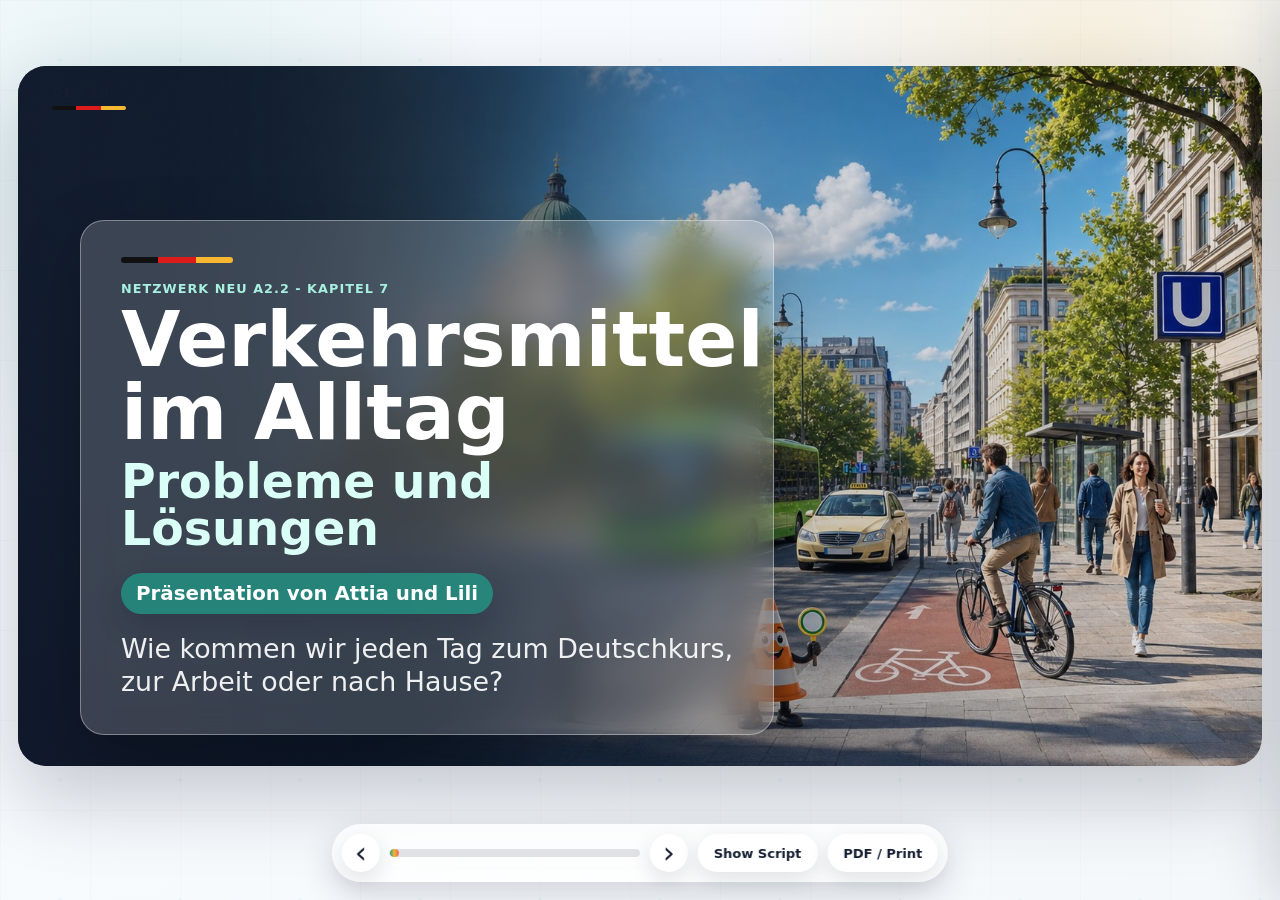
==== index.html @ bf639b05 "Publish German A2.2 transport presentation" ====
<!doctype html>
<html lang="de">
<head>
  <meta charset="utf-8">
  <meta name="viewport" content="width=device-width, initial-scale=1">
  <title>Verkehrsmittel im Alltag - Probleme und Loesungen</title>
  <link rel="stylesheet" href="style.css">
</head>
<body>
  <div class="deck-shell">
    <header class="deck-controls" aria-label="Praesentationssteuerung">
      <button class="nav-button" id="prevBtn" type="button" aria-label="Zurueck">‹</button>
      <div class="progress-wrap" aria-hidden="true">
        <div class="progress-bar" id="progressBar"></div>
      </div>
      <button class="nav-button" id="nextBtn" type="button" aria-label="Weiter">›</button>
      <button class="script-toggle" id="scriptToggle" type="button" aria-expanded="false">Show Script</button>
      <button class="print-button" id="printBtn" type="button">PDF / Print</button>
    </header>

    <main class="presentation" id="presentation">
      <section class="slide title-slide active" data-section="Titel" data-steps="0" aria-label="Folie 1">
        <div class="topbar">
          <span>01 / 12</span>
          <span>Titel</span>
        </div>
        <!-- Image prompt:
        A cheerful modern European city street with bus, metro sign, bicycle lane, taxi, walking people, sunny morning, clean educational style, bright colors, professional presentation background, no text, 16:9. Suggested file: assets/images/slide01-city-transport.jpg
        -->
        <div class="hero-scene image-card" data-image-ref="assets/images/slide01-city-transport.jpg">
          <svg viewBox="0 0 1200 675" role="img" aria-label="Moderne Stadt mit Bus, Taxi, Fahrrad und Fussgaengern">
            <defs>
              <linearGradient id="skyHero" x1="0" x2="0" y1="0" y2="1">
                <stop offset="0" stop-color="#bfe6ff"/>
                <stop offset="1" stop-color="#f8fbff"/>
              </linearGradient>
              <linearGradient id="roadHero" x1="0" x2="1" y1="0" y2="0">
                <stop offset="0" stop-color="#48546a"/>
                <stop offset="1" stop-color="#2f3c52"/>
              </linearGradient>
            </defs>
            <rect width="1200" height="675" fill="url(#skyHero)"/>
            <circle cx="1040" cy="105" r="54" fill="#f7b731" opacity=".95"/>
            <g opacity=".96">
              <rect x="65" y="170" width="150" height="275" rx="12" fill="#dfe8f5"/>
              <rect x="235" y="110" width="185" height="335" rx="14" fill="#cbd8e8"/>
              <rect x="450" y="150" width="130" height="295" rx="12" fill="#e9eef7"/>
              <rect x="910" y="135" width="190" height="310" rx="14" fill="#ccd9e7"/>
              <rect x="725" y="190" width="135" height="255" rx="12" fill="#e7eef8"/>
            </g>
            <g fill="#8fa4bd" opacity=".55">
              <rect x="93" y="205" width="28" height="42" rx="4"/><rect x="144" y="205" width="28" height="42" rx="4"/>
              <rect x="278" y="150" width="34" height="48" rx="4"/><rect x="342" y="150" width="34" height="48" rx="4"/>
              <rect x="942" y="178" width="34" height="48" rx="4"/><rect x="1012" y="178" width="34" height="48" rx="4"/>
            </g>
            <path d="M0 455 C260 430 460 472 680 444 C870 420 1030 438 1200 405 L1200 675 L0 675 Z" fill="url(#roadHero)"/>
            <path d="M0 525 C310 504 590 532 1200 490" stroke="#f7b731" stroke-width="8" stroke-dasharray="54 40" opacity=".85"/>
            <g class="route-line">
              <path d="M70 392 C220 324 330 418 477 355 C625 292 742 382 887 305 C987 254 1070 279 1140 225" fill="none" stroke="#1f9d8a" stroke-width="7" stroke-linecap="round" stroke-dasharray="18 24"/>
            </g>
            <g class="vehicle vehicle-bus" transform="translate(278 398)">
              <rect x="0" y="0" width="275" height="96" rx="22" fill="#1f9d8a"/>
              <rect x="22" y="20" width="52" height="34" rx="6" fill="#e7f7f3"/>
              <rect x="88" y="20" width="52" height="34" rx="6" fill="#e7f7f3"/>
              <rect x="154" y="20" width="52" height="34" rx="6" fill="#e7f7f3"/>
              <rect x="215" y="18" width="42" height="62" rx="7" fill="#d9f2ec"/>
              <circle cx="64" cy="98" r="22" fill="#172033"/>
              <circle cx="216" cy="98" r="22" fill="#172033"/>
              <text x="25" y="78" font-size="24" font-weight="800" fill="#fff">BUS</text>
            </g>
            <g class="vehicle vehicle-taxi" transform="translate(690 430)">
              <rect x="0" y="28" width="188" height="54" rx="19" fill="#f7b731"/>
              <path d="M40 28 L70 0 H126 L158 28 Z" fill="#ffd56a"/>
              <rect x="76" y="8" width="44" height="20" rx="4" fill="#fff4c8"/>
              <circle cx="46" cy="84" r="18" fill="#172033"/>
              <circle cx="145" cy="84" r="18" fill="#172033"/>
            </g>
            <g class="vehicle bike" transform="translate(925 480)">
              <circle cx="28" cy="55" r="27" fill="none" stroke="#172033" stroke-width="7"/>
              <circle cx="112" cy="55" r="27" fill="none" stroke="#172033" stroke-width="7"/>
              <path d="M28 55 L61 20 L82 55 L48 55 L69 55 L112 55" fill="none" stroke="#1f9d8a" stroke-width="8" stroke-linecap="round" stroke-linejoin="round"/>
              <circle cx="66" cy="8" r="14" fill="#f7b731"/>
              <path d="M65 23 L58 42 L82 55" fill="none" stroke="#172033" stroke-width="7" stroke-linecap="round"/>
            </g>
            <g class="cone-mascot" transform="translate(1030 415)">
              <path d="M40 0 L72 95 H8 Z" fill="#e85d4f"/>
              <path d="M30 32 H53 L61 55 H22 Z" fill="#fff"/>
              <rect x="0" y="92" width="80" height="16" rx="8" fill="#172033"/>
              <circle cx="31" cy="25" r="4" fill="#172033"/>
              <circle cx="49" cy="25" r="4" fill="#172033"/>
              <path d="M33 41 Q40 47 48 41" stroke="#172033" stroke-width="4" fill="none" stroke-linecap="round"/>
            </g>
          </svg>
        </div>
        <div class="hero-overlay"></div>
        <div class="title-card glass">
          <div class="flag-accent"><span></span><span></span><span></span></div>
          <p class="eyebrow">Netzwerk neu A2.2 - Kapitel 7</p>
          <h1>Verkehrsmittel im Alltag</h1>
          <h2>Probleme und Lösungen</h2>
          <p class="presenters">Präsentation von Attia und Lili</p>
          <p class="lead">Wie kommen wir jeden Tag zum Deutschkurs, zur Arbeit oder nach Hause?</p>
        </div>
      </section>

      <section class="slide entry-slide" data-section="Einstieg" data-steps="3" aria-label="Folie 2">
        <div class="topbar">
          <span>02 / 12</span>
          <span>Einstieg</span>
        </div>
        <div class="slide-heading">
          <p class="eyebrow">Unsere tägliche Frage</p>
          <h2>Wie kommst du zum Deutschkurs?</h2>
        </div>
        <div class="two-column">
          <div class="dialogue-stack">
            <div class="bubble laila reveal" data-step="1"><strong>Laila:</strong> Wie kommst du jeden Tag zum Deutschkurs?</div>
            <div class="bubble attia reveal" data-step="2"><strong>Attia:</strong> Ich fahre meistens mit dem Taxi, weil es schnell und bequem ist. Aber es ist teuer.</div>
            <div class="bubble laila reveal" data-step="3"><strong>Laila:</strong> Ich nehme oft den Bus. Er ist günstiger, aber manchmal verspätet.</div>
          </div>
          <!-- Image prompt:
          Two adult German learners at a clean European bus stop. One looks at a phone timetable and one points to a bus and taxi in the street, friendly classroom style, bright colors, no text, 16:9. Suggested file: assets/images/slide02-bus-stop-students.jpg
          -->
          <div class="image-card scene-card" data-image-ref="assets/images/slide02-bus-stop-students.jpg">
            <svg viewBox="0 0 620 420" role="img" aria-label="Zwei Lernende an einer Haltestelle">
              <rect width="620" height="420" rx="28" fill="#e7f7f3"/>
              <path d="M0 308 C115 286 220 318 329 297 C434 276 520 292 620 271 L620 420 L0 420 Z" fill="#d8e3ef"/>
              <rect x="50" y="58" width="260" height="222" rx="22" fill="#ffffff" opacity=".92"/>
              <rect x="76" y="82" width="208" height="30" rx="10" fill="#1f9d8a"/>
              <rect x="86" y="130" width="80" height="110" rx="12" fill="#c8d9ea"/>
              <rect x="184" y="130" width="80" height="110" rx="12" fill="#c8d9ea"/>
              <rect x="95" y="32" width="16" height="300" rx="8" fill="#172033"/>
              <rect x="330" y="195" width="175" height="70" rx="18" fill="#1f9d8a"/>
              <rect x="351" y="211" width="42" height="25" rx="5" fill="#e7f7f3"/>
              <rect x="407" y="211" width="42" height="25" rx="5" fill="#e7f7f3"/>
              <circle cx="370" cy="270" r="18" fill="#172033"/>
              <circle cx="466" cy="270" r="18" fill="#172033"/>
              <g transform="translate(210 210)">
                <circle cx="32" cy="0" r="24" fill="#f0b38f"/>
                <path d="M10 45 Q32 23 56 45 L66 128 H0 Z" fill="#3762d1"/>
                <rect x="49" y="38" width="42" height="58" rx="8" fill="#172033"/>
                <rect x="54" y="44" width="32" height="43" rx="5" fill="#e7f7f3"/>
              </g>
              <g transform="translate(335 214)">
                <circle cx="32" cy="0" r="24" fill="#d8956f"/>
                <path d="M7 45 Q32 23 58 45 L68 130 H0 Z" fill="#f7b731"/>
                <path d="M60 54 Q112 35 145 17" stroke="#172033" stroke-width="9" fill="none" stroke-linecap="round"/>
              </g>
              <g class="cone-mascot tiny" transform="translate(545 306)">
                <path d="M20 0 L36 48 H4 Z" fill="#e85d4f"/>
                <path d="M15 16 H27 L31 28 H10 Z" fill="#fff"/>
                <rect x="0" y="46" width="40" height="8" rx="4" fill="#172033"/>
              </g>
            </svg>
          </div>
        </div>
      </section>

      <section class="slide vocab-slide" data-section="Wortschatz" data-steps="0" aria-label="Folie 3">
        <div class="topbar">
          <span>03 / 12</span>
          <span>Wortschatz</span>
        </div>
        <div class="slide-heading">
          <p class="eyebrow">Verkehrsmittel schnell erklärt</p>
          <h2>Welche Wörter kennen wir?</h2>
        </div>
        <!-- Image prompt:
        Professional icon and photo grid of bus, subway, tram, train, car, taxi, bicycle, and walking in a bright classroom-friendly European mobility style, no logos, no text, 16:9. Suggested file: assets/images/slide03-transport-icons.jpg
        -->
        <div class="transport-grid image-card" data-image-ref="assets/images/slide03-transport-icons.jpg">
          <article class="transport-card"><span class="icon bus-icon"></span><strong>der Bus</strong></article>
          <article class="transport-card"><span class="icon metro-icon">U</span><strong>die U-Bahn</strong></article>
          <article class="transport-card"><span class="icon tram-icon"></span><strong>die Straßenbahn</strong></article>
          <article class="transport-card"><span class="icon train-icon"></span><strong>der Zug</strong></article>
          <article class="transport-card"><span class="icon car-icon"></span><strong>das Auto</strong></article>
          <article class="transport-card"><span class="icon taxi-icon"></span><strong>das Taxi</strong></article>
          <article class="transport-card"><span class="icon cycle-icon"></span><strong>das Fahrrad</strong></article>
          <article class="transport-card"><span class="icon walk-icon"></span><strong>zu Fuß gehen</strong></article>
        </div>
        <p class="example-card">Ich fahre oft mit dem Taxi, weil es schnell ist.</p>
      </section>

      <section class="slide public-slide" data-section="Vorwissen" data-steps="2" aria-label="Folie 4">
        <div class="topbar">
          <span>04 / 12</span>
          <span>Öffentliche Verkehrsmittel</span>
        </div>
        <div class="slide-heading">
          <p class="eyebrow">Bus und Bahn</p>
          <h2>Warum sind sie oft eine gute Idee?</h2>
        </div>
        <div class="split-large">
          <div class="solution-panel reveal visible" data-step="1">
            <!-- Image prompt:
            Clean modern train and bus interior with calm passengers, bright daylight, friendly European public transport feeling, no brand names, no text. Suggested file: assets/images/slide04-public-transport.jpg
            -->
            <div class="mini-scene calm" data-image-ref="assets/images/slide04-public-transport.jpg">
              <svg viewBox="0 0 520 245" role="img" aria-label="Ruhiger Zug oder Bus">
                <rect width="520" height="245" rx="22" fill="#e7f7f3"/>
                <rect x="30" y="35" width="460" height="150" rx="22" fill="#fff"/>
                <rect x="62" y="58" width="82" height="70" rx="10" fill="#bfe6ff"/>
                <rect x="164" y="58" width="82" height="70" rx="10" fill="#bfe6ff"/>
                <rect x="266" y="58" width="82" height="70" rx="10" fill="#bfe6ff"/>
                <rect x="368" y="58" width="82" height="70" rx="10" fill="#bfe6ff"/>
                <path d="M50 165 H470" stroke="#1f9d8a" stroke-width="14" stroke-linecap="round"/>
                <g transform="translate(120 154)"><circle cx="0" cy="0" r="13" fill="#f0b38f"/><path d="M-22 54 Q0 18 22 54" fill="#3762d1"/></g>
                <g transform="translate(330 154)"><circle cx="0" cy="0" r="13" fill="#d8956f"/><path d="M-22 54 Q0 18 22 54" fill="#f7b731"/></g>
              </svg>
            </div>
            <div class="info-card solution-card visible">
              <span class="label solution-label">Vorteil / Lösung</span>
              <ul>
                <li>günstig</li>
                <li>praktisch</li>
                <li>besser für die Umwelt</li>
                <li>kein Parkplatz nötig</li>
              </ul>
            </div>
          </div>
          <div class="problem-panel reveal from-right" data-step="2">
            <!-- Image prompt:
            Small teaser scene with traffic and cars in a European city, bright but busy, no logos, no text. Suggested file: assets/images/slide04-traffic-question.jpg
            -->
            <div class="mini-scene stress" data-image-ref="assets/images/slide05-traffic-jam.jpg">
              <svg viewBox="0 0 520 245" role="img" aria-label="Verkehr und Autos">
                <rect width="520" height="245" rx="22" fill="#fff1ef"/>
                <rect x="0" y="154" width="520" height="91" fill="#536173"/>
                <path d="M22 202 H498" stroke="#ffd56a" stroke-width="7" stroke-dasharray="36 28"/>
                <g transform="translate(70 132)"><rect width="150" height="52" rx="18" fill="#e85d4f"/><circle cx="38" cy="55" r="17" fill="#172033"/><circle cx="116" cy="55" r="17" fill="#172033"/></g>
                <g transform="translate(268 126)"><rect width="170" height="58" rx="20" fill="#f7b731"/><circle cx="42" cy="60" r="17" fill="#172033"/><circle cx="129" cy="60" r="17" fill="#172033"/></g>
                <circle cx="446" cy="58" r="34" fill="#e85d4f"/>
              </svg>
            </div>
            <div class="question-card">Warum fahren nicht alle mit Bus und Bahn?</div>
          </div>
        </div>
      </section>

      <section class="slide problem-slide" data-section="Problem 1" data-steps="2" aria-label="Folie 5">
        <div class="topbar"><span>05 / 12</span><span>Stau</span></div>
        <div class="problem-solution-layout">
          <div class="side solution-side">
            <p class="side-kicker">Jetzt kommt die Lösung</p>
            <!-- Image prompt:
            Calm bike lane and bus lane in a bright European city street, people using public transport, green street, sunny, professional classroom-friendly style, no text. Suggested file: assets/images/slide05-bike-bus-solution.jpg
            -->
            <div class="image-card mobility-scene green-scene" data-image-ref="assets/images/slide05-bike-bus-solution.jpg"></div>
            <article class="info-card solution-card reveal from-left" data-step="2">
              <span class="label solution-label">Attia - Lösung</span>
              <h3>Mehr klug fahren</h3>
              <ul>
                <li>Mehr Bus und Bahn benutzen.</li>
                <li>Mehr Fahrradwege bauen.</li>
                <li>Fahrgemeinschaften machen.</li>
              </ul>
              <p class="mini-grammar">Deshalb brauchen wir gute Lösungen.</p>
            </article>
          </div>
          <div class="side problem-side">
            <p class="side-kicker">Problem zuerst</p>
            <!-- Image prompt:
            Funny but professional traffic jam in a busy European city, many cars and taxis, red traffic lights, one stressed driver, strong delay mood, bright classroom-friendly colors, no text. Suggested file: assets/images/slide05-traffic-jam.jpg
            -->
            <div class="image-card mobility-scene traffic-scene" data-image-ref="assets/images/slide05-traffic-jam.jpg"></div>
            <article class="info-card problem-card reveal from-right" data-step="1">
              <span class="label problem-label">Laila - Problem</span>
              <h3>Stau</h3>
              <ul>
                <li>Es gibt viel Verkehr.</li>
                <li>Viele Autos und Taxis stehen im Stau.</li>
                <li>Man kommt zu spät.</li>
              </ul>
            </article>
          </div>
        </div>
      </section>

      <section class="slide problem-slide" data-section="Problem 2" data-steps="2" aria-label="Folie 6">
        <div class="topbar"><span>06 / 12</span><span>Volle U-Bahn</span></div>
        <div class="problem-solution-layout">
          <div class="side solution-side">
            <p class="side-kicker">Jetzt kommt die Lösung</p>
            <!-- Image prompt:
            More subway trains arriving at a clean station, timetable screen, calm passengers, bright modern European transit style, no logos, no text. Suggested file: assets/images/slide06-more-trains.jpg
            -->
            <div class="image-card mobility-scene train-solution-scene" data-image-ref="assets/images/slide06-more-trains.jpg"></div>
            <article class="info-card solution-card reveal from-left" data-step="2">
              <span class="label solution-label">Attia - Lösung</span>
              <h3>Besser planen</h3>
              <ul>
                <li>Mehr Züge zu Stoßzeiten.</li>
                <li>Bessere Fahrpläne.</li>
                <li>Früher losfahren.</li>
              </ul>
              <p class="mini-grammar">Trotzdem ist die U-Bahn schnell.</p>
            </article>
          </div>
          <div class="side problem-side">
            <p class="side-kicker">Problem zuerst</p>
            <!-- Image prompt:
            Crowded subway train at rush hour, people standing, funny but not scary, clear full train feeling, bright classroom-friendly style, no text. Suggested file: assets/images/slide06-crowded-subway.jpg
            -->
            <div class="image-card mobility-scene crowded-scene" data-image-ref="assets/images/slide06-crowded-subway.jpg"></div>
            <article class="info-card problem-card reveal from-right" data-step="1">
              <span class="label problem-label">Laila - Problem</span>
              <h3>Volle U-Bahn</h3>
              <ul>
                <li>Die U-Bahn ist voll.</li>
                <li>Man findet keinen Sitzplatz.</li>
                <li>Das ist laut und unbequem.</li>
              </ul>
            </article>
          </div>
        </div>
      </section>

      <section class="slide problem-slide" data-section="Problem 3" data-steps="2" aria-label="Folie 7">
        <div class="topbar"><span>07 / 12</span><span>Verspätung</span></div>
        <div class="problem-solution-layout">
          <div class="side solution-side">
            <p class="side-kicker">Jetzt kommt die Lösung</p>
            <!-- Image prompt:
            Smartphone with live timetable app, bus arriving at a clean modern station, friendly students, bright European city, no logos, no text. Suggested file: assets/images/slide07-live-app.jpg
            -->
            <div class="image-card mobility-scene app-scene" data-image-ref="assets/images/slide07-live-app.jpg"></div>
            <article class="info-card solution-card reveal from-left" data-step="2">
              <span class="label solution-label">Attia - Lösung</span>
              <h3>Eine App hilft</h3>
              <ul>
                <li>Live-App benutzen.</li>
                <li>Früher losgehen.</li>
                <li>Mehr Busse einsetzen.</li>
              </ul>
              <p class="mini-grammar">Wenn der Bus verspätet ist, kann man eine App benutzen.</p>
            </article>
          </div>
          <div class="side problem-side">
            <p class="side-kicker">Problem zuerst</p>
            <!-- Image prompt:
            Student waiting at a bus stop, bus is late, clock delay, light rain or cold weather, tired but friendly face, classroom-friendly style, no text. Suggested file: assets/images/slide07-late-bus-stop.jpg
            -->
            <div class="image-card mobility-scene late-scene" data-image-ref="assets/images/slide07-late-bus-stop.jpg"></div>
            <article class="info-card problem-card reveal from-right" data-step="1">
              <span class="label problem-label">Laila - Problem</span>
              <h3>Verspätung</h3>
              <ul>
                <li>Der Bus kommt zu spät.</li>
                <li>Der Fahrplan stimmt nicht immer.</li>
                <li>Man wartet lange.</li>
              </ul>
            </article>
          </div>
        </div>
      </section>

      <section class="slide problem-slide" data-section="Problem 4" data-steps="2" aria-label="Folie 8">
        <div class="topbar"><span>08 / 12</span><span>Kosten</span></div>
        <div class="problem-solution-layout">
          <div class="side solution-side">
            <p class="side-kicker">Jetzt kommt die Lösung</p>
            <!-- Image prompt:
            Park and Ride area outside a European city, car parked near train station, person taking train, clean and sunny, no brand names, no text. Suggested file: assets/images/slide08-park-and-ride.jpg
            -->
            <div class="image-card mobility-scene parkride-scene" data-image-ref="assets/images/slide08-park-and-ride.jpg"></div>
            <article class="info-card solution-card reveal from-left" data-step="2">
              <span class="label solution-label">Attia - Lösung</span>
              <h3>Günstiger fahren</h3>
              <ul>
                <li>Bus oder Bahn nehmen.</li>
                <li>Park & Ride benutzen.</li>
                <li>Kurze Wege zu Fuß gehen.</li>
              </ul>
              <p class="mini-humor">Die Füße sind kostenlos und brauchen kein Benzin!</p>
            </article>
          </div>
          <div class="side problem-side">
            <p class="side-kicker">Problem zuerst</p>
            <!-- Image prompt:
            Taxi meter, expensive taxi, city center parking price sign, no parking place, bright professional classroom-friendly style, no logos, no text. Suggested file: assets/images/slide08-expensive-taxi-parking.jpg
            -->
            <div class="image-card mobility-scene taxi-cost-scene" data-image-ref="assets/images/slide08-expensive-taxi-parking.jpg"></div>
            <article class="info-card problem-card reveal from-right" data-step="1">
              <span class="label problem-label">Laila - Problem</span>
              <h3>Taxi, Auto und Kosten</h3>
              <ul>
                <li>Das Taxi ist teuer.</li>
                <li>Parkplätze sind teuer.</li>
                <li>Man sucht lange.</li>
              </ul>
            </article>
          </div>
        </div>
      </section>

      <section class="slide problem-slide" data-section="Problem 5" data-steps="2" aria-label="Folie 9">
        <div class="topbar"><span>09 / 12</span><span>Umwelt</span></div>
        <div class="problem-solution-layout">
          <div class="side solution-side">
            <p class="side-kicker">Jetzt kommt die Lösung</p>
            <!-- Image prompt:
            Green street with bicycles, electric bus, trees, walking people, sunny sky, optimistic European city, bright classroom-friendly colors, no brand names, no text. Suggested file: assets/images/slide09-green-mobility.jpg
            -->
            <div class="image-card mobility-scene green-city-scene" data-image-ref="assets/images/slide09-green-mobility.jpg"></div>
            <article class="info-card solution-card reveal from-left" data-step="2">
              <span class="label solution-label">Attia - Lösung</span>
              <h3>Saubere Luft</h3>
              <ul>
                <li>Fahrrad fahren.</li>
                <li>Zu Fuß gehen.</li>
                <li>Elektrobusse benutzen.</li>
              </ul>
              <p class="mini-grammar">Ich fahre Fahrrad, weil es gesund und umweltfreundlich ist.</p>
            </article>
          </div>
          <div class="side problem-side">
            <p class="side-kicker">Problem zuerst</p>
            <!-- Image prompt:
            Cars and taxis with grey pollution in a noisy city, tired sky but still classroom-friendly and bright enough, no logos, no text. Suggested file: assets/images/slide09-pollution-cars.jpg
            -->
            <div class="image-card mobility-scene pollution-scene" data-image-ref="assets/images/slide09-pollution-cars.jpg"></div>
            <article class="info-card problem-card reveal from-right" data-step="1">
              <span class="label problem-label">Laila - Problem</span>
              <h3>Umwelt und Luft</h3>
              <ul>
                <li>Viele Autos machen schlechte Luft.</li>
                <li>Die Stadt wird laut.</li>
                <li>Das ist schlecht für Menschen und Natur.</li>
              </ul>
            </article>
          </div>
        </div>
      </section>

      <section class="slide compare-slide" data-section="Vergleich" data-steps="0" aria-label="Folie 10">
        <div class="topbar"><span>10 / 12</span><span>Vergleich</span></div>
        <div class="slide-heading">
          <p class="eyebrow">Was passt zu mir?</p>
          <h2>Jede Situation ist anders.</h2>
        </div>
        <!-- Image prompt:
        Beautiful comparison dashboard for taxi, subway, car, bicycle, and walking, clean educational design, modern European mobility tone, high contrast, no logos. Suggested file: assets/images/slide10-comparison-city.jpg
        -->
        <div class="compare-grid image-card" data-image-ref="assets/images/slide10-comparison-city.jpg">
          <article class="compare-card"><span class="icon taxi-icon"></span><h3>Taxi</h3><p>schnell, bequem</p><small>aber teuer</small></article>
          <article class="compare-card"><span class="icon metro-icon">U</span><h3>U-Bahn</h3><p>schnell, günstig</p><small>aber manchmal voll</small></article>
          <article class="compare-card"><span class="icon car-icon"></span><h3>Auto</h3><p>bequem, flexibel</p><small>aber teuer</small></article>
          <article class="compare-card"><span class="icon cycle-icon"></span><h3>Fahrrad</h3><p>gesund, billig</p><small>aber schlecht bei Regen</small></article>
          <article class="compare-card"><span class="icon walk-icon"></span><h3>Zu Fuß</h3><p>kostenlos, gesund</p><small>aber langsam</small></article>
        </div>
        <p class="conclusion">Es gibt nicht das perfekte Verkehrsmittel für alle Situationen.</p>
      </section>

      <section class="slide summary-slide" data-section="Zusammenfassung" data-steps="0" aria-label="Folie 11">
        <div class="topbar"><span>11 / 12</span><span>Zusammenfassung</span></div>
        <div class="slide-heading">
          <p class="eyebrow">Probleme und Lösungen</p>
          <h2>Von Stress zu Plan</h2>
        </div>
        <!-- Image prompt:
        Professional infographic with red problem column on the right, green solution column on the left, small bridge or arrow in the center, modern classroom presentation design. Suggested file: assets/images/slide11-summary-green-city.jpg
        -->
        <div class="summary-board image-card" data-image-ref="assets/images/slide11-summary-green-city.jpg">
          <div class="summary-column solution-summary">
            <h3>Lösungen</h3>
            <p>Bus und Bahn</p>
            <p>mehr Züge und Busse</p>
            <p>Live-App</p>
            <p>Park & Ride</p>
            <p>Fahrrad und Elektrobusse</p>
          </div>
          <div class="bridge">
            <span></span>
            <strong>→</strong>
            <span></span>
          </div>
          <div class="summary-column problem-summary">
            <h3>Probleme</h3>
            <p>Stau</p>
            <p>volle U-Bahn</p>
            <p>Verspätung</p>
            <p>hohe Kosten</p>
            <p>schlechte Luft</p>
          </div>
        </div>
        <p class="conclusion">Wir wählen das passende Verkehrsmittel für die passende Situation.</p>
      </section>

      <section class="slide end-slide" data-section="Abschluss" data-steps="0" aria-label="Folie 12">
        <div class="topbar"><span>12 / 12</span><span>Abschluss</span></div>
        <!-- Image prompt:
        Beautiful green modern European city with bus, train, bicycle lane, walking people, sunny sky, optimistic mood, clean educational style, no text, 16:9. Suggested file: assets/images/slide12-thank-you-city.jpg
        -->
        <div class="hero-scene image-card end-hero" data-image-ref="assets/images/slide12-thank-you-city.jpg">
          <svg viewBox="0 0 1200 675" role="img" aria-label="Grüne moderne Stadt">
            <rect width="1200" height="675" fill="#e7f7f3"/>
            <circle cx="1010" cy="110" r="58" fill="#f7b731"/>
            <path d="M0 430 C200 380 330 435 520 390 C760 335 955 410 1200 330 L1200 675 L0 675 Z" fill="#b9e6d8"/>
            <rect x="100" y="170" width="140" height="245" rx="16" fill="#ffffff"/>
            <rect x="275" y="125" width="170" height="300" rx="16" fill="#d8e3ef"/>
            <rect x="800" y="160" width="215" height="265" rx="18" fill="#ffffff"/>
            <path d="M0 510 H1200" stroke="#2f3c52" stroke-width="105"/>
            <path d="M0 505 H1200" stroke="#f7b731" stroke-width="7" stroke-dasharray="44 38"/>
            <g transform="translate(295 422)">
              <rect width="270" height="92" rx="24" fill="#1f9d8a"/>
              <rect x="27" y="21" width="55" height="34" rx="6" fill="#e7f7f3"/>
              <rect x="98" y="21" width="55" height="34" rx="6" fill="#e7f7f3"/>
              <rect x="169" y="21" width="55" height="34" rx="6" fill="#e7f7f3"/>
              <circle cx="68" cy="94" r="21" fill="#172033"/><circle cx="210" cy="94" r="21" fill="#172033"/>
            </g>
            <g class="bike" transform="translate(735 456)">
              <circle cx="28" cy="55" r="27" fill="none" stroke="#172033" stroke-width="7"/>
              <circle cx="112" cy="55" r="27" fill="none" stroke="#172033" stroke-width="7"/>
              <path d="M28 55 L61 20 L82 55 L48 55 L69 55 L112 55" fill="none" stroke="#1f9d8a" stroke-width="8" stroke-linecap="round" stroke-linejoin="round"/>
            </g>
          </svg>
        </div>
        <div class="hero-overlay soft"></div>
        <div class="final-card glass">
          <div class="flag-accent"><span></span><span></span><span></span></div>
          <h2>Danke fürs Zuhören!</h2>
          <p class="presenters">Präsentation von Attia und Lili</p>
          <p>Jedes Verkehrsmittel hat Vorteile und Nachteile.</p>
          <p>Wichtig ist: sichere, günstige und umweltfreundliche Lösungen.</p>
          <h3>Habt ihr noch Fragen?</h3>
        </div>
      </section>
    </main>
  </div>

  <aside class="script-drawer" id="scriptDrawer" aria-hidden="true">
    <div class="script-header">
      <h2>Sprecher-Skript</h2>
      <button id="closeScript" type="button" aria-label="Skript schliessen">×</button>
    </div>
    <div class="script-content">
      <article><h3>Folie 1</h3><p><strong>Laila:</strong> Heute sprechen wir über Verkehrsmittel im Alltag.</p><p><strong>Attia:</strong> Wir sehen Probleme und gute Lösungen.</p></article>
      <article><h3>Folie 2</h3><p><strong>Laila:</strong> Wie kommst du jeden Tag zum Deutschkurs?</p><p><strong>Attia:</strong> Ich fahre meistens mit dem Taxi. Es ist schnell, aber teuer.</p></article>
      <article><h3>Folie 3</h3><p><strong>Laila:</strong> Wir wiederholen wichtige Wörter.</p><p><strong>Attia:</strong> Man kann mit dem Bus, der U-Bahn, dem Taxi oder dem Fahrrad fahren.</p></article>
      <article><h3>Folie 4</h3><p><strong>Laila:</strong> Bus und Bahn haben viele Vorteile.</p><p><strong>Attia:</strong> Aber warum fahren nicht alle damit?</p></article>
      <article><h3>Folie 5</h3><p><strong>Laila:</strong> Das erste Problem ist Stau. Viele Autos stehen lange auf der Straße.</p><p><strong>Attia:</strong> Die Lösung ist: mehr Bus, mehr Bahn und mehr Fahrradwege.</p></article>
      <article><h3>Folie 6</h3><p><strong>Laila:</strong> Die U-Bahn ist manchmal sehr voll.</p><p><strong>Attia:</strong> Mehr Züge zu Stoßzeiten helfen. Man kann auch früher losfahren.</p></article>
      <article><h3>Folie 7</h3><p><strong>Laila:</strong> Manchmal kommt der Bus zu spät.</p><p><strong>Attia:</strong> Eine Live-App hilft. Dann sieht man die echte Zeit.</p></article>
      <article><h3>Folie 8</h3><p><strong>Laila:</strong> Taxi und Auto kosten viel Geld.</p><p><strong>Attia:</strong> Bus, Bahn, Park & Ride und kurze Wege zu Fuß sind günstiger.</p></article>
      <article><h3>Folie 9</h3><p><strong>Laila:</strong> Viele Autos machen schlechte Luft.</p><p><strong>Attia:</strong> Fahrrad, zu Fuß gehen und Elektrobusse sind besser für die Umwelt.</p></article>
      <article><h3>Folie 10</h3><p><strong>Laila:</strong> Es gibt Vorteile und Nachteile.</p><p><strong>Attia:</strong> Wir wählen das passende Verkehrsmittel für die Situation.</p></article>
      <article><h3>Folie 11</h3><p><strong>Laila:</strong> Rechts sehen wir die Probleme.</p><p><strong>Attia:</strong> Links sehen wir die Lösungen.</p></article>
      <article><h3>Folie 12</h3><p><strong>Laila:</strong> Danke fürs Zuhören.</p><p><strong>Attia:</strong> Habt ihr noch Fragen?</p></article>
    </div>
  </aside>

  <section class="print-script" aria-label="Druckversion Sprecher-Skript">
    <h2>Sprecher-Skript zum Drucken</h2>
    <p>Laila präsentiert die Probleme. Attia präsentiert die Lösungen. In der Präsentation bleiben diese Notizen versteckt.</p>
  </section>

  <script src="script.js"></script>
</body>
</html>
---- style.css ----
:root {
  --problem: #e85d4f;
  --problem-light: #fff1ef;
  --solution: #1f9d8a;
  --solution-light: #e7f7f3;
  --navy: #172033;
  --soft-bg: #f5f8fb;
  --yellow: #f7b731;
  --shadow: 0 18px 45px rgba(15, 23, 42, 0.12);
  --radius-lg: 24px;
  --radius-md: 16px;
  font-family: Inter, ui-sans-serif, system-ui, -apple-system, BlinkMacSystemFont, "Segoe UI", Arial, sans-serif;
}

* {
  box-sizing: border-box;
}

html,
body {
  width: 100%;
  min-height: 100%;
  margin: 0;
  color: var(--navy);
  background:
    radial-gradient(circle at 13% 20%, rgba(31, 157, 138, 0.13), transparent 26%),
    radial-gradient(circle at 85% 8%, rgba(247, 183, 49, 0.16), transparent 25%),
    linear-gradient(135deg, #f8fbff, var(--soft-bg));
}

body::before {
  content: "";
  position: fixed;
  inset: 0;
  pointer-events: none;
  opacity: 0.24;
  background-image:
    linear-gradient(90deg, rgba(23, 32, 51, 0.08) 1px, transparent 1px),
    linear-gradient(rgba(23, 32, 51, 0.08) 1px, transparent 1px),
    radial-gradient(circle, rgba(31, 157, 138, 0.18) 1.5px, transparent 2px);
  background-size: 90px 90px, 90px 90px, 120px 120px;
}

button {
  font: inherit;
}

.deck-shell {
  min-height: 100vh;
  display: grid;
  place-items: center;
  padding: 18px 18px 86px;
}

.presentation {
  width: min(100vw - 36px, calc((100vh - 112px) * 16 / 9));
  aspect-ratio: 16 / 9;
  position: relative;
  border-radius: 28px;
  overflow: hidden;
  box-shadow: 0 30px 80px rgba(15, 23, 42, 0.22);
  background: #fff;
}

.slide {
  position: absolute;
  inset: 0;
  display: none;
  padding: 54px 62px 46px;
  overflow: hidden;
  background:
    linear-gradient(135deg, rgba(255, 255, 255, 0.94), rgba(245, 248, 251, 0.88)),
    radial-gradient(circle at 85% 20%, rgba(31, 157, 138, 0.12), transparent 28%);
}

.slide.active {
  display: block;
  animation: slideFade 420ms ease both;
}

.problem-slide {
  padding: 48px 44px 38px;
}

.slide::before {
  content: "";
  position: absolute;
  inset: 0;
  opacity: 0.22;
  pointer-events: none;
  background:
    linear-gradient(120deg, transparent 0 44%, rgba(31, 157, 138, 0.16) 44% 45%, transparent 45% 100%),
    linear-gradient(30deg, transparent 0 58%, rgba(232, 93, 79, 0.12) 58% 59%, transparent 59% 100%);
  background-size: 210px 160px;
}

.topbar {
  position: absolute;
  top: 18px;
  left: 34px;
  right: 34px;
  z-index: 10;
  display: flex;
  justify-content: space-between;
  align-items: center;
  color: rgba(23, 32, 51, 0.72);
  font-size: clamp(12px, 1.1vw, 15px);
  font-weight: 800;
  letter-spacing: 0.04em;
  text-transform: uppercase;
}

.topbar::after {
  content: "";
  position: absolute;
  left: 0;
  bottom: -10px;
  width: 74px;
  height: 4px;
  border-radius: 99px;
  background: linear-gradient(90deg, #111 0 33%, #dd1b1b 33% 66%, #f7b731 66%);
}

.deck-controls {
  position: fixed;
  left: 50%;
  bottom: 18px;
  transform: translateX(-50%);
  z-index: 50;
  display: flex;
  gap: 10px;
  align-items: center;
  padding: 10px;
  border-radius: 999px;
  background: rgba(255, 255, 255, 0.78);
  backdrop-filter: blur(14px);
  box-shadow: 0 12px 35px rgba(15, 23, 42, 0.16);
}

.nav-button,
.script-toggle,
.print-button {
  border: 0;
  border-radius: 999px;
  color: var(--navy);
  background: #fff;
  box-shadow: 0 8px 22px rgba(15, 23, 42, 0.12);
  cursor: pointer;
}

.nav-button {
  width: 38px;
  height: 38px;
  display: grid;
  place-items: center;
  font-size: 30px;
  line-height: 1;
}

.script-toggle,
.print-button {
  min-height: 38px;
  padding: 0 16px;
  font-size: 13px;
  font-weight: 800;
}

.progress-wrap {
  width: min(24vw, 250px);
  height: 8px;
  overflow: hidden;
  border-radius: 99px;
  background: rgba(23, 32, 51, 0.12);
}

.progress-bar {
  width: 0;
  height: 100%;
  border-radius: inherit;
  background: linear-gradient(90deg, var(--solution), var(--yellow), var(--problem));
  transition: width 260ms ease;
}

.slide-heading {
  position: relative;
  z-index: 2;
  margin: 0 0 24px;
}

.eyebrow {
  margin: 0 0 8px;
  color: var(--solution);
  font-weight: 900;
  letter-spacing: 0.08em;
  text-transform: uppercase;
  font-size: clamp(12px, 1vw, 15px);
}

h1,
h2,
h3,
p {
  margin-top: 0;
}

h1 {
  margin-bottom: 8px;
  font-size: clamp(48px, 6vw, 86px);
  line-height: 0.95;
}

h2 {
  margin-bottom: 10px;
  font-size: clamp(28px, 3.7vw, 52px);
  line-height: 1;
}

h3 {
  margin-bottom: 12px;
  font-size: clamp(20px, 2.2vw, 32px);
}

.lead,
.conclusion,
.example-card {
  font-size: clamp(19px, 2.1vw, 30px);
  line-height: 1.24;
}

.image-card {
  position: relative;
  overflow: hidden;
  border-radius: var(--radius-lg);
  background: #fff;
  box-shadow: var(--shadow);
}

.image-card svg {
  width: 100%;
  height: 100%;
  display: block;
}

.real-image {
  background-size: cover;
  background-position: center;
  background-repeat: no-repeat;
}

.real-image > svg {
  opacity: 0;
}

.transport-grid.real-image,
.compare-grid.real-image,
.summary-board.real-image {
  background-color: rgba(255, 255, 255, 0.76);
  background-blend-mode: screen;
}

.mini-scene.real-image,
.mobility-scene.real-image {
  min-height: 0;
}

.glass {
  border: 1px solid rgba(255, 255, 255, 0.36);
  background: rgba(255, 255, 255, 0.18);
  backdrop-filter: blur(15px);
}

.flag-accent {
  display: flex;
  width: 112px;
  height: 6px;
  overflow: hidden;
  border-radius: 999px;
  margin-bottom: 18px;
}

.flag-accent span:nth-child(1) { flex: 1; background: #111; }
.flag-accent span:nth-child(2) { flex: 1; background: #dd1b1b; }
.flag-accent span:nth-child(3) { flex: 1; background: #f7b731; }

.hero-scene {
  position: absolute;
  inset: 0;
  border-radius: 0;
  box-shadow: none;
  opacity: 0;
  animation: imageIn 820ms ease 120ms both;
}

.hero-overlay {
  position: absolute;
  inset: 0;
  background: linear-gradient(90deg, rgba(23, 32, 51, 0.72), rgba(23, 32, 51, 0.25), rgba(23, 32, 51, 0.08));
}

.hero-overlay.soft {
  background: linear-gradient(90deg, rgba(23, 32, 51, 0.45), rgba(23, 32, 51, 0.08));
}

.title-card,
.final-card {
  position: relative;
  z-index: 3;
  width: min(700px, 62%);
  padding: 36px 40px;
  border-radius: var(--radius-lg);
  color: #fff;
  box-shadow: 0 22px 65px rgba(0, 0, 0, 0.24);
}

.title-card {
  margin-top: 100px;
}

.title-card .eyebrow {
  color: #a8f0df;
}

.title-card h2 {
  color: #d9fff6;
}

.title-card .lead,
.final-card p,
.final-card h3 {
  margin-bottom: 0;
  color: rgba(255, 255, 255, 0.92);
}

.presenters {
  display: inline-flex;
  margin: 10px 0 18px;
  padding: 9px 15px;
  border-radius: 999px;
  color: #fff;
  background: rgba(31, 157, 138, 0.72);
  font-size: clamp(17px, 1.55vw, 23px);
  font-weight: 900;
  box-shadow: 0 12px 28px rgba(15, 23, 42, 0.18);
}

.final-card {
  margin-top: 112px;
  background: rgba(23, 32, 51, 0.44);
}

.final-card h2 {
  font-size: clamp(44px, 5vw, 72px);
}

.final-card p {
  font-size: clamp(20px, 2vw, 28px);
  margin-bottom: 12px;
}

.final-card h3 {
  margin-top: 26px;
  color: #e7f7f3;
}

.two-column,
.split-large,
.problem-solution-layout {
  position: relative;
  z-index: 2;
  display: grid;
  gap: 26px;
}

.two-column {
  grid-template-columns: 0.88fr 1.12fr;
  align-items: stretch;
  height: calc(100% - 92px);
}

.dialogue-stack {
  display: grid;
  align-content: center;
  gap: 18px;
}

.bubble {
  padding: 22px 24px;
  border-radius: 24px 24px 24px 7px;
  font-size: clamp(20px, 2vw, 30px);
  line-height: 1.22;
  box-shadow: var(--shadow);
  background: #fff;
}

.bubble.attia {
  border-radius: 24px 24px 7px 24px;
  background: var(--solution-light);
}

.scene-card {
  min-height: 100%;
}

.transport-grid {
  position: relative;
  z-index: 2;
  display: grid;
  grid-template-columns: repeat(4, 1fr);
  gap: 16px;
  padding: 20px;
  background:
    linear-gradient(135deg, rgba(231, 247, 243, 0.9), rgba(255, 241, 239, 0.72)),
    #fff;
}

.transport-card,
.compare-card {
  border: 1px solid rgba(23, 32, 51, 0.08);
  border-radius: 20px;
  background: rgba(255, 255, 255, 0.82);
  box-shadow: 0 10px 28px rgba(15, 23, 42, 0.08);
}

.transport-card {
  min-height: 118px;
  display: grid;
  justify-items: center;
  align-content: center;
  gap: 10px;
  font-size: clamp(17px, 1.55vw, 24px);
}

.icon {
  width: 62px;
  height: 42px;
  display: inline-grid;
  place-items: center;
  position: relative;
}

.bus-icon,
.tram-icon,
.train-icon,
.car-icon,
.taxi-icon {
  border-radius: 13px;
  background: var(--solution);
}

.bus-icon::before,
.tram-icon::before,
.train-icon::before,
.car-icon::before,
.taxi-icon::before {
  content: "";
  position: absolute;
  left: 9px;
  right: 9px;
  top: 9px;
  height: 12px;
  border-radius: 4px;
  background: rgba(255, 255, 255, 0.86);
}

.bus-icon::after,
.tram-icon::after,
.train-icon::after,
.car-icon::after,
.taxi-icon::after {
  content: "";
  position: absolute;
  left: 11px;
  right: 11px;
  bottom: -6px;
  height: 12px;
  border-radius: 999px;
  background:
    radial-gradient(circle at 9px 6px, var(--navy) 0 6px, transparent 7px),
    radial-gradient(circle at calc(100% - 9px) 6px, var(--navy) 0 6px, transparent 7px);
}

.metro-icon {
  width: 52px;
  height: 52px;
  border-radius: 16px;
  background: #3762d1;
  color: #fff;
  font-weight: 950;
  font-size: 28px;
}

.tram-icon { background: #65a7ff; }
.train-icon { background: #8a73e8; }
.car-icon { width: 68px; height: 36px; background: #e85d4f; }
.taxi-icon { width: 68px; height: 36px; background: #f7b731; }

.cycle-icon {
  width: 74px;
  height: 45px;
  background:
    radial-gradient(circle at 18px 30px, transparent 0 14px, var(--navy) 15px 18px, transparent 19px),
    radial-gradient(circle at 56px 30px, transparent 0 14px, var(--navy) 15px 18px, transparent 19px);
}

.cycle-icon::before {
  content: "";
  position: absolute;
  left: 22px;
  top: 12px;
  width: 36px;
  height: 24px;
  border-left: 6px solid var(--solution);
  border-bottom: 6px solid var(--solution);
  border-top: 6px solid var(--solution);
  transform: skewX(-22deg);
}

.walk-icon {
  width: 50px;
  height: 52px;
}

.walk-icon::before {
  content: "";
  position: absolute;
  top: 2px;
  left: 19px;
  width: 15px;
  height: 15px;
  border-radius: 50%;
  background: var(--yellow);
}

.walk-icon::after {
  content: "";
  position: absolute;
  left: 19px;
  top: 20px;
  width: 28px;
  height: 28px;
  border-left: 6px solid var(--navy);
  border-bottom: 6px solid var(--navy);
  transform: rotate(-18deg);
}

.example-card,
.conclusion {
  position: relative;
  z-index: 2;
  margin-top: 18px;
  padding: 18px 24px;
  border-radius: 18px;
  background: #fff;
  box-shadow: var(--shadow);
  font-weight: 800;
}

.split-large {
  grid-template-columns: 1fr 1fr;
  height: calc(100% - 106px);
}

.solution-panel,
.problem-panel {
  display: grid;
  grid-template-rows: minmax(0, 1fr) auto;
  gap: 14px;
}

.mini-scene {
  overflow: hidden;
  border-radius: var(--radius-lg);
  box-shadow: var(--shadow);
}

.question-card {
  padding: 24px;
  border-radius: var(--radius-lg);
  color: #fff;
  background: linear-gradient(135deg, #e85d4f, #f78a55);
  box-shadow: var(--shadow);
  font-size: clamp(24px, 2.6vw, 38px);
  line-height: 1.05;
  font-weight: 950;
}

.problem-solution-layout {
  grid-template-columns: 1fr 1fr;
  height: 100%;
  gap: 22px;
}

.side {
  display: grid;
  grid-template-rows: auto minmax(0, 1fr) auto;
  gap: 13px;
  padding-top: 10px;
}

.side-kicker {
  margin: 0;
  width: fit-content;
  padding: 8px 14px;
  border-radius: 999px;
  font-size: 13px;
  font-weight: 950;
  text-transform: uppercase;
  letter-spacing: 0.06em;
}

.solution-side .side-kicker {
  color: #096b5d;
  background: var(--solution-light);
}

.problem-side .side-kicker {
  justify-self: end;
  color: #a92c22;
  background: var(--problem-light);
}

.mobility-scene {
  min-height: 235px;
}

.mobility-scene::before,
.mobility-scene::after {
  content: "";
  position: absolute;
  inset: 0;
}

.mobility-scene.real-image::before,
.mobility-scene.real-image::after {
  display: none;
}

.mobility-scene::before {
  background:
    linear-gradient(#dff3ff 0 48%, transparent 48%),
    linear-gradient(180deg, transparent 0 64%, #445165 64% 100%);
}

.mobility-scene::after {
  z-index: 1;
}

.green-scene::after {
  background:
    radial-gradient(circle at 78% 21%, #f7b731 0 30px, transparent 31px),
    linear-gradient(90deg, transparent 0 7%, #fff 7% 14%, transparent 14% 100%),
    radial-gradient(circle at 23% 79%, transparent 0 30px, #172033 31px 35px, transparent 36px),
    radial-gradient(circle at 38% 79%, transparent 0 30px, #172033 31px 35px, transparent 36px),
    linear-gradient(90deg, transparent 0 18%, #1f9d8a 18% 51%, transparent 51% 100%),
    linear-gradient(90deg, transparent 0 62%, #d7f5ee 62% 96%, transparent 96% 100%),
    repeating-linear-gradient(90deg, transparent 0 56px, rgba(255, 255, 255, 0.8) 56px 82px);
  background-size: auto, auto, auto, auto, 100% 34%, 100% 44%, 100% 8px;
  background-position: 0 0, 0 0, 0 0, 0 0, 0 55%, 0 100%, 0 66%;
  background-repeat: no-repeat;
}

.traffic-scene::after {
  background:
    radial-gradient(circle at 82% 22%, #e85d4f 0 28px, transparent 29px),
    linear-gradient(90deg, transparent 0 8%, #f7b731 8% 32%, transparent 32% 100%),
    linear-gradient(90deg, transparent 0 37%, #e85d4f 37% 61%, transparent 61% 100%),
    linear-gradient(90deg, transparent 0 66%, #f7b731 66% 88%, transparent 88% 100%),
    repeating-linear-gradient(90deg, transparent 0 42px, #ffd56a 42px 78px, transparent 78px 128px);
  background-size: auto, 100% 23%, 100% 24%, 100% 23%, 100% 8px;
  background-position: 0 0, 0 67%, 0 77%, 0 60%, 0 80%;
  background-repeat: no-repeat;
}

.crowded-scene::after,
.train-solution-scene::after {
  background:
    linear-gradient(90deg, transparent 0 8%, #fff 8% 92%, transparent 92%),
    radial-gradient(circle at 22% 63%, #f0b38f 0 15px, transparent 16px),
    radial-gradient(circle at 34% 63%, #d8956f 0 15px, transparent 16px),
    radial-gradient(circle at 46% 63%, #f0b38f 0 15px, transparent 16px),
    radial-gradient(circle at 58% 63%, #d8956f 0 15px, transparent 16px),
    radial-gradient(circle at 70% 63%, #f0b38f 0 15px, transparent 16px),
    linear-gradient(#65a7ff 0 0);
  background-size: 100% 43%, auto, auto, auto, auto, auto, 100% 15%;
  background-position: 0 35%, 0 0, 0 0, 0 0, 0 0, 0 0, 0 70%;
  background-repeat: no-repeat;
}

.train-solution-scene::after {
  background:
    linear-gradient(90deg, transparent 0 12%, #fff 12% 54%, transparent 54%),
    linear-gradient(90deg, transparent 0 60%, #fff 60% 94%, transparent 94%),
    linear-gradient(90deg, transparent 0 16%, #1f9d8a 16% 50%, transparent 50%),
    linear-gradient(90deg, transparent 0 64%, #1f9d8a 64% 90%, transparent 90%),
    linear-gradient(#65a7ff 0 0);
  background-size: 100% 38%, 100% 33%, 100% 10%, 100% 10%, 100% 9%;
  background-position: 0 40%, 0 50%, 0 63%, 0 70%, 0 78%;
  background-repeat: no-repeat;
}

.late-scene::after {
  background:
    radial-gradient(circle at 75% 18%, #fff 0 32px, transparent 33px),
    conic-gradient(from 0deg at 75% 18%, transparent 0 22%, #172033 22% 24%, transparent 24%),
    linear-gradient(90deg, transparent 0 12%, #fff 12% 54%, transparent 54%),
    radial-gradient(circle at 34% 66%, #f0b38f 0 20px, transparent 21px),
    linear-gradient(90deg, transparent 0 29%, #3762d1 29% 39%, transparent 39% 100%),
    repeating-linear-gradient(110deg, rgba(101, 167, 255, 0.45) 0 3px, transparent 3px 26px);
  background-size: auto, auto, 100% 46%, auto, 100% 33%, auto;
  background-position: 0 0, 0 0, 0 40%, 0 0, 0 78%, 0 0;
  background-repeat: no-repeat;
}

.app-scene::after {
  background:
    linear-gradient(90deg, transparent 0 12%, #172033 12% 34%, transparent 34%),
    linear-gradient(90deg, transparent 0 15%, #e7f7f3 15% 31%, transparent 31%),
    linear-gradient(90deg, transparent 0 43%, #1f9d8a 43% 82%, transparent 82%),
    radial-gradient(circle at 64% 69%, #172033 0 18px, transparent 19px),
    radial-gradient(circle at 78% 69%, #172033 0 18px, transparent 19px);
  background-size: 100% 66%, 100% 50%, 100% 24%, auto, auto;
  background-position: 0 20%, 0 27%, 0 67%, 0 0, 0 0;
  background-repeat: no-repeat;
}

.taxi-cost-scene::after {
  background:
    linear-gradient(90deg, transparent 0 9%, #f7b731 9% 48%, transparent 48%),
    radial-gradient(circle at 21% 73%, #172033 0 19px, transparent 20px),
    radial-gradient(circle at 42% 73%, #172033 0 19px, transparent 20px),
    linear-gradient(90deg, transparent 0 66%, #fff 66% 90%, transparent 90%),
    linear-gradient(90deg, transparent 0 69%, #e85d4f 69% 87%, transparent 87%);
  background-size: 100% 24%, auto, auto, 100% 38%, 100% 10%;
  background-position: 0 64%, 0 0, 0 0, 0 29%, 0 43%;
  background-repeat: no-repeat;
}

.parkride-scene::after {
  background:
    linear-gradient(90deg, transparent 0 10%, #e7f7f3 10% 42%, transparent 42%),
    linear-gradient(90deg, transparent 0 14%, #1f9d8a 14% 38%, transparent 38%),
    linear-gradient(90deg, transparent 0 58%, #fff 58% 90%, transparent 90%),
    linear-gradient(90deg, transparent 0 63%, #3762d1 63% 84%, transparent 84%),
    radial-gradient(circle at 26% 75%, #172033 0 18px, transparent 19px);
  background-size: 100% 30%, 100% 12%, 100% 42%, 100% 13%, auto;
  background-position: 0 62%, 0 70%, 0 34%, 0 57%, 0 0;
  background-repeat: no-repeat;
}

.pollution-scene::after {
  background:
    radial-gradient(circle at 24% 25%, rgba(83, 97, 115, 0.55) 0 33px, transparent 34px),
    radial-gradient(circle at 47% 20%, rgba(83, 97, 115, 0.5) 0 42px, transparent 43px),
    radial-gradient(circle at 72% 24%, rgba(83, 97, 115, 0.44) 0 36px, transparent 37px),
    linear-gradient(90deg, transparent 0 13%, #e85d4f 13% 42%, transparent 42%),
    linear-gradient(90deg, transparent 0 52%, #f7b731 52% 84%, transparent 84%);
  background-size: auto, auto, auto, 100% 26%, 100% 25%;
  background-position: 0 0, 0 0, 0 0, 0 70%, 0 62%;
  background-repeat: no-repeat;
}

.green-city-scene::after {
  background:
    radial-gradient(circle at 80% 18%, #f7b731 0 32px, transparent 33px),
    linear-gradient(90deg, transparent 0 7%, #b9e6d8 7% 28%, transparent 28%),
    linear-gradient(90deg, transparent 0 37%, #1f9d8a 37% 72%, transparent 72%),
    radial-gradient(circle at 25% 74%, transparent 0 24px, #172033 25px 29px, transparent 30px),
    radial-gradient(circle at 36% 74%, transparent 0 24px, #172033 25px 29px, transparent 30px);
  background-size: auto, 100% 48%, 100% 24%, auto, auto;
  background-position: 0 0, 0 52%, 0 70%, 0 0, 0 0;
  background-repeat: no-repeat;
}

.info-card {
  padding: 22px 24px;
  border-radius: var(--radius-lg);
  background: #fff;
  box-shadow: var(--shadow);
}

.problem-card {
  border-left: 8px solid var(--problem);
  background: linear-gradient(135deg, #fff, var(--problem-light));
}

.solution-card {
  border-left: 8px solid var(--solution);
  background: linear-gradient(135deg, #fff, var(--solution-light));
}

.label {
  display: inline-flex;
  margin-bottom: 12px;
  padding: 7px 12px;
  border-radius: 999px;
  font-size: 13px;
  font-weight: 950;
  letter-spacing: 0.05em;
  text-transform: uppercase;
}

.problem-label {
  color: #a92c22;
  background: #ffdeda;
}

.solution-label {
  color: #096b5d;
  background: #c9f0e8;
}

.info-card ul {
  margin: 0;
  padding-left: 22px;
  font-size: clamp(17px, 1.6vw, 25px);
  line-height: 1.18;
  font-weight: 760;
}

.problem-slide .info-card {
  padding: 18px 20px;
}

.problem-slide .info-card h3 {
  font-size: clamp(20px, 2vw, 29px);
}

.info-card li + li {
  margin-top: 7px;
}

.mini-grammar,
.mini-humor {
  margin: 14px 0 0;
  font-size: clamp(15px, 1.35vw, 20px);
  line-height: 1.2;
  font-weight: 850;
  color: rgba(23, 32, 51, 0.76);
}

.compare-grid {
  position: relative;
  z-index: 2;
  display: grid;
  grid-template-columns: repeat(5, minmax(0, 1fr));
  gap: 14px;
  padding: 18px;
  background:
    linear-gradient(135deg, rgba(231, 247, 243, 0.92), rgba(255, 255, 255, 0.86)),
    #fff;
}

.compare-card {
  min-height: 238px;
  padding: 20px 14px;
  text-align: center;
  display: grid;
  justify-items: center;
  align-content: center;
}

.compare-card h3 {
  margin: 12px 0 8px;
  font-size: clamp(18px, 1.7vw, 25px);
}

.compare-card p,
.compare-card small {
  margin: 0;
  font-size: clamp(15px, 1.35vw, 19px);
  line-height: 1.18;
  font-weight: 800;
}

.compare-card small {
  margin-top: 8px;
  color: var(--problem);
}

.summary-board {
  position: relative;
  z-index: 2;
  display: grid;
  grid-template-columns: 1fr 120px 1fr;
  gap: 18px;
  align-items: stretch;
  padding: 22px;
  background: #fff;
}

.summary-column {
  padding: 24px;
  border-radius: 22px;
}

.summary-column h3 {
  font-size: clamp(27px, 2.7vw, 40px);
}

.summary-column p {
  margin: 9px 0;
  padding: 10px 14px;
  border-radius: 14px;
  background: rgba(255, 255, 255, 0.74);
  font-size: clamp(18px, 1.65vw, 25px);
  font-weight: 850;
}

.solution-summary {
  background: linear-gradient(135deg, var(--solution-light), #fff);
}

.problem-summary {
  background: linear-gradient(135deg, var(--problem-light), #fff);
}

.bridge {
  display: grid;
  place-items: center;
  color: var(--navy);
}

.bridge strong {
  width: 70px;
  height: 70px;
  display: grid;
  place-items: center;
  border-radius: 50%;
  color: #fff;
  background: var(--navy);
  font-size: 42px;
  box-shadow: var(--shadow);
}

.bridge span {
  width: 6px;
  height: 85px;
  border-radius: 99px;
  background: linear-gradient(var(--solution), var(--yellow), var(--problem));
}

.script-drawer {
  position: fixed;
  top: 0;
  right: 0;
  z-index: 70;
  width: min(460px, 92vw);
  height: 100vh;
  transform: translateX(104%);
  transition: transform 260ms ease;
  background: rgba(255, 255, 255, 0.96);
  box-shadow: -22px 0 60px rgba(15, 23, 42, 0.2);
  backdrop-filter: blur(16px);
}

.script-drawer.open {
  transform: translateX(0);
}

.script-header {
  display: flex;
  justify-content: space-between;
  align-items: center;
  padding: 24px;
  border-bottom: 1px solid rgba(23, 32, 51, 0.1);
}

.script-header h2 {
  margin: 0;
  font-size: 28px;
}

.script-header button {
  width: 38px;
  height: 38px;
  border: 0;
  border-radius: 50%;
  background: var(--navy);
  color: #fff;
  font-size: 28px;
  cursor: pointer;
}

.script-content {
  height: calc(100vh - 88px);
  overflow: auto;
  padding: 20px 24px 40px;
}

.script-content article {
  padding: 16px 0;
  border-bottom: 1px solid rgba(23, 32, 51, 0.08);
}

.script-content h3 {
  margin: 0 0 8px;
  font-size: 20px;
}

.script-content p {
  margin: 0 0 8px;
  line-height: 1.42;
}

.print-script {
  display: none;
}

.reveal {
  opacity: 0;
  pointer-events: none;
  transform: translateY(18px);
  transition: opacity 420ms ease, transform 420ms ease;
}

.reveal.visible {
  opacity: 1;
  pointer-events: auto;
  transform: translateY(0);
}

.from-right {
  transform: translateX(72px);
}

.from-left {
  transform: translateX(-72px);
}

.from-right.visible,
.from-left.visible {
  transform: translateX(0);
}

.vehicle {
  animation: drift 5.8s ease-in-out infinite;
}

.vehicle-taxi {
  animation-delay: -1.7s;
}

.bike {
  animation: drift 4.8s ease-in-out infinite;
}

.route-line {
  animation: routeDash 6s linear infinite;
}

.cone-mascot {
  animation: coneNod 3.4s ease-in-out infinite;
  transform-origin: center bottom;
}

@keyframes slideFade {
  from { opacity: 0; transform: scale(0.992); }
  to { opacity: 1; transform: scale(1); }
}

@keyframes imageIn {
  from { opacity: 0; transform: scale(1.018); }
  to { opacity: 1; transform: scale(1); }
}

@keyframes drift {
  0%, 100% { transform: translateY(0); }
  50% { transform: translateY(-7px); }
}

@keyframes routeDash {
  to { stroke-dashoffset: -160; }
}

@keyframes coneNod {
  0%, 100% { transform: rotate(0deg); }
  50% { transform: rotate(-3deg); }
}

@media (max-width: 900px) {
  .deck-shell {
    padding: 8px 8px 82px;
  }

  .presentation {
    width: min(calc(100vw - 16px), calc((100vh - 98px) * 16 / 9));
  }

  .slide {
    padding: 42px 28px 34px;
  }

  .two-column,
  .split-large,
  .problem-solution-layout {
    gap: 14px;
  }

  .transport-grid {
    grid-template-columns: repeat(4, 1fr);
    gap: 10px;
  }

  .compare-grid {
    gap: 8px;
  }

  .info-card {
    padding: 15px 16px;
  }
}

@page {
  size: A4 landscape;
  margin: 0;
}

@media print {
  html,
  body {
    background: #fff;
  }

  body::before,
  .deck-controls,
  .script-drawer {
    display: none !important;
  }

  .deck-shell {
    display: block;
    padding: 0;
  }

  .presentation {
    width: auto;
    aspect-ratio: auto;
    border-radius: 0;
    overflow: visible;
    box-shadow: none;
  }

  .slide {
    position: relative;
    display: block !important;
    width: 297mm;
    height: 210mm;
    page-break-after: always;
    break-after: page;
    border-radius: 0;
    opacity: 1 !important;
  }

  .reveal {
    opacity: 1 !important;
    transform: none !important;
    pointer-events: auto !important;
  }

  .print-script {
    display: block;
    width: 297mm;
    min-height: 210mm;
    padding: 24mm;
    page-break-before: always;
    font-size: 16pt;
  }
}
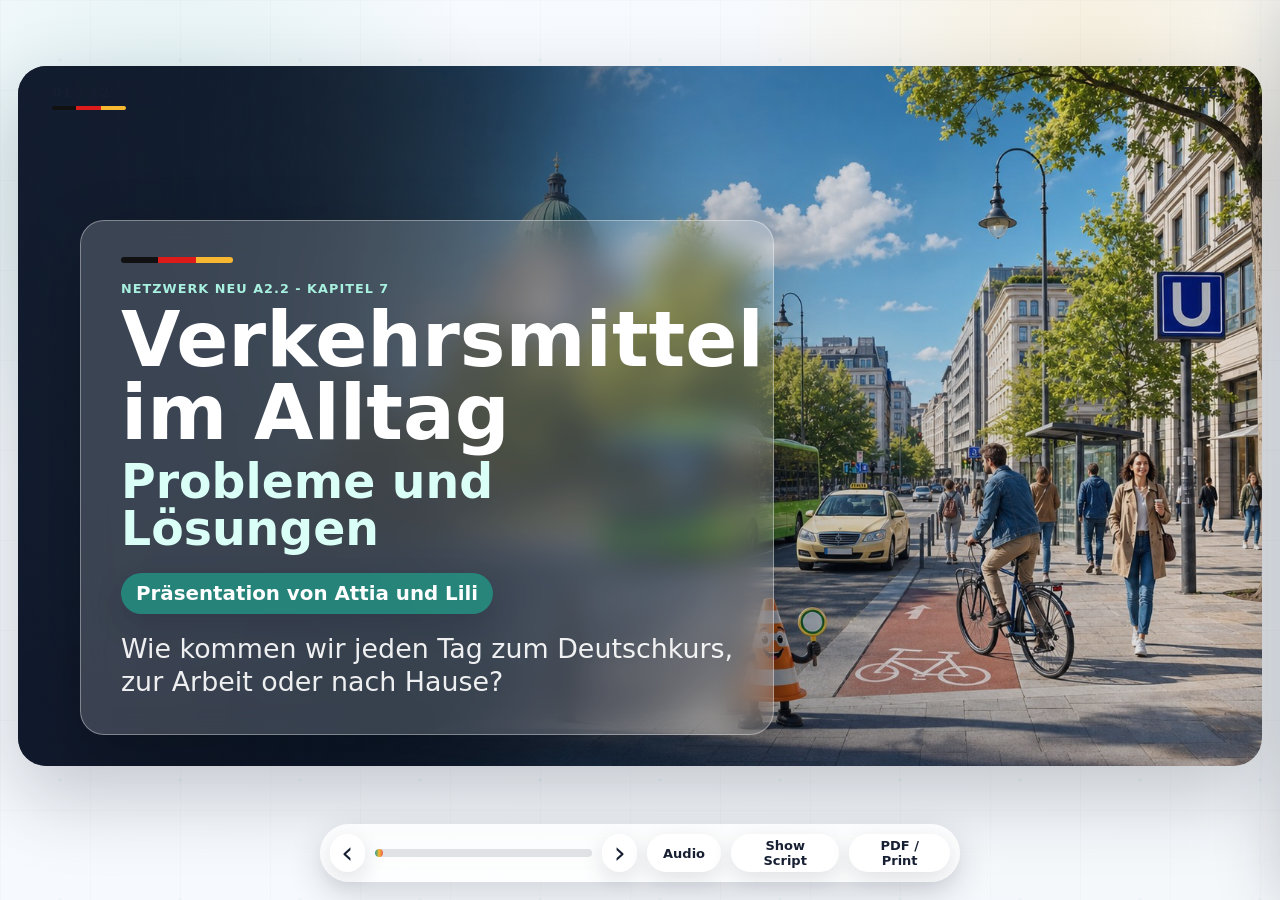
==== commit 268ef6ab: "Add German script audio playback" ====
--- a/index.html
+++ b/index.html
@@ -4,7 +4,7 @@
   <meta charset="utf-8">
   <meta name="viewport" content="width=device-width, initial-scale=1">
   <title>Verkehrsmittel im Alltag - Probleme und Loesungen</title>
-  <link rel="stylesheet" href="style.css">
+  <link rel="stylesheet" href="style.css?v=mobile-20260707c">
 </head>
 <body>
   <div class="deck-shell">
@@ -14,6 +14,7 @@
         <div class="progress-bar" id="progressBar"></div>
       </div>
       <button class="nav-button" id="nextBtn" type="button" aria-label="Weiter">›</button>
+      <button class="audio-button" id="audioBtn" type="button" aria-pressed="false" aria-label="Skript mit deutscher Stimme abspielen">Audio</button>
       <button class="script-toggle" id="scriptToggle" type="button" aria-expanded="false">Show Script</button>
       <button class="print-button" id="printBtn" type="button">PDF / Print</button>
     </header>
@@ -534,26 +535,37 @@
       <button id="closeScript" type="button" aria-label="Skript schliessen">×</button>
     </div>
     <div class="script-content">
-      <article><h3>Folie 1</h3><p><strong>Laila:</strong> Heute sprechen wir über Verkehrsmittel im Alltag.</p><p><strong>Attia:</strong> Wir sehen Probleme und gute Lösungen.</p></article>
-      <article><h3>Folie 2</h3><p><strong>Laila:</strong> Wie kommst du jeden Tag zum Deutschkurs?</p><p><strong>Attia:</strong> Ich fahre meistens mit dem Taxi. Es ist schnell, aber teuer.</p></article>
-      <article><h3>Folie 3</h3><p><strong>Laila:</strong> Wir wiederholen wichtige Wörter.</p><p><strong>Attia:</strong> Man kann mit dem Bus, der U-Bahn, dem Taxi oder dem Fahrrad fahren.</p></article>
-      <article><h3>Folie 4</h3><p><strong>Laila:</strong> Bus und Bahn haben viele Vorteile.</p><p><strong>Attia:</strong> Aber warum fahren nicht alle damit?</p></article>
-      <article><h3>Folie 5</h3><p><strong>Laila:</strong> Das erste Problem ist Stau. Viele Autos stehen lange auf der Straße.</p><p><strong>Attia:</strong> Die Lösung ist: mehr Bus, mehr Bahn und mehr Fahrradwege.</p></article>
-      <article><h3>Folie 6</h3><p><strong>Laila:</strong> Die U-Bahn ist manchmal sehr voll.</p><p><strong>Attia:</strong> Mehr Züge zu Stoßzeiten helfen. Man kann auch früher losfahren.</p></article>
-      <article><h3>Folie 7</h3><p><strong>Laila:</strong> Manchmal kommt der Bus zu spät.</p><p><strong>Attia:</strong> Eine Live-App hilft. Dann sieht man die echte Zeit.</p></article>
-      <article><h3>Folie 8</h3><p><strong>Laila:</strong> Taxi und Auto kosten viel Geld.</p><p><strong>Attia:</strong> Bus, Bahn, Park & Ride und kurze Wege zu Fuß sind günstiger.</p></article>
-      <article><h3>Folie 9</h3><p><strong>Laila:</strong> Viele Autos machen schlechte Luft.</p><p><strong>Attia:</strong> Fahrrad, zu Fuß gehen und Elektrobusse sind besser für die Umwelt.</p></article>
-      <article><h3>Folie 10</h3><p><strong>Laila:</strong> Es gibt Vorteile und Nachteile.</p><p><strong>Attia:</strong> Wir wählen das passende Verkehrsmittel für die Situation.</p></article>
-      <article><h3>Folie 11</h3><p><strong>Laila:</strong> Rechts sehen wir die Probleme.</p><p><strong>Attia:</strong> Links sehen wir die Lösungen.</p></article>
-      <article><h3>Folie 12</h3><p><strong>Laila:</strong> Danke fürs Zuhören.</p><p><strong>Attia:</strong> Habt ihr noch Fragen?</p></article>
+      <article><h3>Folie 1 · Titel</h3><p><strong>Laila:</strong> Hallo! Heute sprechen wir über Verkehrsmittel im Alltag. Wie kommen wir jeden Tag zum Deutschkurs, zur Arbeit oder nach Hause?</p><p><strong>Attia:</strong> Laila zeigt euch die Probleme. Ich zeige euch die Lösungen. Los geht's!</p></article>
+      <article><h3>Folie 2 · Einstieg</h3><p><strong>Laila:</strong> Attia, wie kommst du jeden Tag zum Deutschkurs?</p><p><strong>Attia:</strong> Ich fahre meistens mit dem Taxi, weil es schnell und bequem ist. Aber es ist teuer.</p><p><strong>Laila:</strong> Ich nehme oft den Bus. Er ist günstiger, aber manchmal verspätet.</p></article>
+      <article><h3>Folie 3 · Wortschatz</h3><p><strong>Attia:</strong> Hier sind die wichtigsten Verkehrsmittel: der Bus, die U-Bahn, die Straßenbahn, der Zug, das Auto, das Taxi, das Fahrrad – und zu Fuß gehen.</p><p><strong>Laila:</strong> Merkt euch den Satz: „Ich fahre oft mit dem Taxi, weil es schnell ist.“</p></article>
+      <article><h3>Folie 4 · Öffentliche Verkehrsmittel</h3><p><strong>Attia:</strong> Öffentliche Verkehrsmittel sind günstig, praktisch und besser für die Umwelt. Man braucht keinen Parkplatz.</p><p><strong>Laila:</strong> Aber warum fahren nicht alle mit Bus und Bahn? Es gibt Probleme! Schauen wir sie an.</p></article>
+      <article><h3>Folie 5 · Stau</h3><p><strong>Laila:</strong> Problem Nummer eins: der Stau. Es gibt viel Verkehr. Viele Autos und Taxis stehen im Stau. Man kommt zu spät.</p><p><strong>Attia:</strong> Die Lösung: Wir können mehr Bus und Bahn benutzen. Die Stadt kann mehr Fahrradwege bauen. Und man kann Fahrgemeinschaften machen. Deshalb brauchen wir gute Lösungen.</p></article>
+      <article><h3>Folie 6 · Volle U-Bahn</h3><p><strong>Laila:</strong> Problem Nummer zwei: Die U-Bahn ist voll. Man findet keinen Sitzplatz. Das ist laut und unbequem.</p><p><strong>Attia:</strong> Die Lösung: mehr Züge zu Stoßzeiten und bessere Fahrpläne. Man kann auch früher losfahren. Trotzdem ist die U-Bahn schnell!</p></article>
+      <article><h3>Folie 7 · Verspätung</h3><p><strong>Laila:</strong> Problem Nummer drei: Der Bus kommt zu spät. Der Fahrplan stimmt nicht immer. Man wartet lange – auch bei Regen!</p><p><strong>Attia:</strong> Die Lösung: Wenn der Bus verspätet ist, kann man eine Live-App benutzen. Man sollte früher losgehen. Und die Stadt muss mehr Busse einsetzen.</p></article>
+      <article><h3>Folie 8 · Kosten</h3><p><strong>Laila:</strong> Problem Nummer vier: Das Taxi ist teuer. Parkplätze sind auch teuer, und man sucht lange.</p><p><strong>Attia:</strong> Die Lösung: Bus oder Bahn nehmen. Man kann Park & Ride benutzen. Und kurze Wege kann man zu Fuß gehen – die Füße sind kostenlos und brauchen kein Benzin!</p></article>
+      <article><h3>Folie 9 · Umwelt</h3><p><strong>Laila:</strong> Problem Nummer fünf: Viele Autos machen schlechte Luft. Die Stadt wird laut. Das ist schlecht für Menschen und Natur.</p><p><strong>Attia:</strong> Die Lösung: Fahrrad fahren, zu Fuß gehen, Elektrobusse benutzen. Ich fahre Fahrrad, weil es gesund und umweltfreundlich ist.</p></article>
+      <article><h3>Folie 10 · Vergleich</h3><p><strong>Attia:</strong> Was passt zu mir? Das Taxi ist schnell und bequem, aber teuer. Die U-Bahn ist schnell und günstig, aber manchmal voll.</p><p><strong>Laila:</strong> Das Auto ist bequem und flexibel, aber teuer. Das Fahrrad ist gesund und billig, aber schlecht bei Regen. Zu Fuß ist kostenlos und gesund, aber langsam. Es gibt nicht das perfekte Verkehrsmittel für alle Situationen.</p></article>
+      <article><h3>Folie 11 · Zusammenfassung</h3><p><strong>Laila:</strong> Die Probleme: Stau, volle U-Bahn, Verspätung, hohe Kosten und schlechte Luft.</p><p><strong>Attia:</strong> Die Lösungen: Bus und Bahn, mehr Züge und Busse, eine Live-App, Park & Ride, Fahrrad und Elektrobusse. Wir wählen das passende Verkehrsmittel für die passende Situation.</p></article>
+      <article><h3>Folie 12 · Abschluss</h3><p><strong>Laila:</strong> Jedes Verkehrsmittel hat Vorteile und Nachteile.</p><p><strong>Attia:</strong> Wichtig ist: sichere, günstige und umweltfreundliche Lösungen. Danke fürs Zuhören! Habt ihr noch Fragen?</p></article>
     </div>
   </aside>
 
   <section class="print-script" aria-label="Druckversion Sprecher-Skript">
     <h2>Sprecher-Skript zum Drucken</h2>
-    <p>Laila präsentiert die Probleme. Attia präsentiert die Lösungen. In der Präsentation bleiben diese Notizen versteckt.</p>
+    <article><h3>Folie 1 · Titel</h3><p><strong>Laila:</strong> Hallo! Heute sprechen wir über Verkehrsmittel im Alltag. Wie kommen wir jeden Tag zum Deutschkurs, zur Arbeit oder nach Hause?</p><p><strong>Attia:</strong> Laila zeigt euch die Probleme. Ich zeige euch die Lösungen. Los geht's!</p></article>
+    <article><h3>Folie 2 · Einstieg</h3><p><strong>Laila:</strong> Attia, wie kommst du jeden Tag zum Deutschkurs?</p><p><strong>Attia:</strong> Ich fahre meistens mit dem Taxi, weil es schnell und bequem ist. Aber es ist teuer.</p><p><strong>Laila:</strong> Ich nehme oft den Bus. Er ist günstiger, aber manchmal verspätet.</p></article>
+    <article><h3>Folie 3 · Wortschatz</h3><p><strong>Attia:</strong> Hier sind die wichtigsten Verkehrsmittel: der Bus, die U-Bahn, die Straßenbahn, der Zug, das Auto, das Taxi, das Fahrrad – und zu Fuß gehen.</p><p><strong>Laila:</strong> Merkt euch den Satz: „Ich fahre oft mit dem Taxi, weil es schnell ist.“</p></article>
+    <article><h3>Folie 4 · Öffentliche Verkehrsmittel</h3><p><strong>Attia:</strong> Öffentliche Verkehrsmittel sind günstig, praktisch und besser für die Umwelt. Man braucht keinen Parkplatz.</p><p><strong>Laila:</strong> Aber warum fahren nicht alle mit Bus und Bahn? Es gibt Probleme! Schauen wir sie an.</p></article>
+    <article><h3>Folie 5 · Stau</h3><p><strong>Laila:</strong> Problem Nummer eins: der Stau. Es gibt viel Verkehr. Viele Autos und Taxis stehen im Stau. Man kommt zu spät.</p><p><strong>Attia:</strong> Die Lösung: Wir können mehr Bus und Bahn benutzen. Die Stadt kann mehr Fahrradwege bauen. Und man kann Fahrgemeinschaften machen. Deshalb brauchen wir gute Lösungen.</p></article>
+    <article><h3>Folie 6 · Volle U-Bahn</h3><p><strong>Laila:</strong> Problem Nummer zwei: Die U-Bahn ist voll. Man findet keinen Sitzplatz. Das ist laut und unbequem.</p><p><strong>Attia:</strong> Die Lösung: mehr Züge zu Stoßzeiten und bessere Fahrpläne. Man kann auch früher losfahren. Trotzdem ist die U-Bahn schnell!</p></article>
+    <article><h3>Folie 7 · Verspätung</h3><p><strong>Laila:</strong> Problem Nummer drei: Der Bus kommt zu spät. Der Fahrplan stimmt nicht immer. Man wartet lange – auch bei Regen!</p><p><strong>Attia:</strong> Die Lösung: Wenn der Bus verspätet ist, kann man eine Live-App benutzen. Man sollte früher losgehen. Und die Stadt muss mehr Busse einsetzen.</p></article>
+    <article><h3>Folie 8 · Kosten</h3><p><strong>Laila:</strong> Problem Nummer vier: Das Taxi ist teuer. Parkplätze sind auch teuer, und man sucht lange.</p><p><strong>Attia:</strong> Die Lösung: Bus oder Bahn nehmen. Man kann Park & Ride benutzen. Und kurze Wege kann man zu Fuß gehen – die Füße sind kostenlos und brauchen kein Benzin!</p></article>
+    <article><h3>Folie 9 · Umwelt</h3><p><strong>Laila:</strong> Problem Nummer fünf: Viele Autos machen schlechte Luft. Die Stadt wird laut. Das ist schlecht für Menschen und Natur.</p><p><strong>Attia:</strong> Die Lösung: Fahrrad fahren, zu Fuß gehen, Elektrobusse benutzen. Ich fahre Fahrrad, weil es gesund und umweltfreundlich ist.</p></article>
+    <article><h3>Folie 10 · Vergleich</h3><p><strong>Attia:</strong> Was passt zu mir? Das Taxi ist schnell und bequem, aber teuer. Die U-Bahn ist schnell und günstig, aber manchmal voll.</p><p><strong>Laila:</strong> Das Auto ist bequem und flexibel, aber teuer. Das Fahrrad ist gesund und billig, aber schlecht bei Regen. Zu Fuß ist kostenlos und gesund, aber langsam. Es gibt nicht das perfekte Verkehrsmittel für alle Situationen.</p></article>
+    <article><h3>Folie 11 · Zusammenfassung</h3><p><strong>Laila:</strong> Die Probleme: Stau, volle U-Bahn, Verspätung, hohe Kosten und schlechte Luft.</p><p><strong>Attia:</strong> Die Lösungen: Bus und Bahn, mehr Züge und Busse, eine Live-App, Park & Ride, Fahrrad und Elektrobusse. Wir wählen das passende Verkehrsmittel für die passende Situation.</p></article>
+    <article><h3>Folie 12 · Abschluss</h3><p><strong>Laila:</strong> Jedes Verkehrsmittel hat Vorteile und Nachteile.</p><p><strong>Attia:</strong> Wichtig ist: sichere, günstige und umweltfreundliche Lösungen. Danke fürs Zuhören! Habt ihr noch Fragen?</p></article>
   </section>
 
-  <script src="script.js"></script>
+  <script src="script.js?v=audio-20260707"></script>
 </body>
 </html>
--- a/style.css
+++ b/style.css
@@ -138,6 +138,7 @@
 }
 
 .nav-button,
+.audio-button,
 .script-toggle,
 .print-button {
   border: 0;
@@ -157,6 +158,7 @@
   line-height: 1;
 }
 
+.audio-button,
 .script-toggle,
 .print-button {
   min-height: 38px;
@@ -1110,6 +1112,625 @@
   }
 }
 
+@media (max-width: 760px) {
+  html,
+  body {
+    min-height: 100dvh;
+    overflow: hidden;
+  }
+
+  .deck-shell {
+    min-height: 100dvh;
+    padding: 8px 8px 74px;
+  }
+
+  .presentation {
+    width: calc(100vw - 16px);
+    height: calc(100dvh - 88px);
+    aspect-ratio: auto;
+    border-radius: 22px;
+  }
+
+  .slide {
+    padding: 42px 18px 20px;
+  }
+
+  .problem-slide {
+    padding: 38px 14px 16px;
+  }
+
+  .topbar {
+    top: 12px;
+    left: 18px;
+    right: 18px;
+    font-size: 10px;
+  }
+
+  .topbar::after {
+    bottom: -7px;
+    width: 54px;
+    height: 3px;
+  }
+
+  .deck-controls {
+    left: 8px;
+    right: 8px;
+    bottom: 8px;
+    transform: none;
+    gap: 6px;
+    padding: 8px;
+    border-radius: 20px;
+  }
+
+  .nav-button {
+    width: 34px;
+    height: 34px;
+    flex: 0 0 34px;
+    font-size: 25px;
+  }
+
+  .progress-wrap {
+    flex: 1;
+    width: auto;
+    min-width: 52px;
+  }
+
+  .script-toggle,
+  .audio-button,
+  .print-button {
+    min-height: 34px;
+    padding: 0 9px;
+    font-size: 11px;
+  }
+
+  .print-button {
+    display: none;
+  }
+
+  .hero-scene {
+    background-position: center;
+  }
+
+  .hero-overlay {
+    background: linear-gradient(90deg, rgba(23, 32, 51, 0.78), rgba(23, 32, 51, 0.32));
+  }
+
+  .title-card,
+  .final-card {
+    width: min(92%, 520px);
+    padding: 22px;
+    border-radius: 20px;
+  }
+
+  .title-card {
+    margin: 72px auto 0;
+  }
+
+  .final-card {
+    margin: 86px auto 0;
+  }
+
+  .flag-accent {
+    width: 78px;
+    height: 5px;
+    margin-bottom: 12px;
+  }
+
+  .eyebrow {
+    font-size: 10px;
+  }
+
+  h1 {
+    font-size: clamp(32px, 10vw, 42px);
+    line-height: 0.98;
+  }
+
+  h2 {
+    font-size: clamp(24px, 7vw, 34px);
+    line-height: 1.02;
+  }
+
+  h3 {
+    font-size: clamp(18px, 5.4vw, 24px);
+  }
+
+  .lead,
+  .conclusion,
+  .example-card {
+    font-size: clamp(16px, 4.5vw, 22px);
+  }
+
+  .presenters {
+    margin: 7px 0 12px;
+    padding: 7px 11px;
+    font-size: 14px;
+  }
+
+  .two-column,
+  .split-large,
+  .problem-solution-layout {
+    grid-template-columns: 1fr;
+    height: calc(100% - 76px);
+    gap: 10px;
+  }
+
+  .two-column {
+    grid-template-rows: auto minmax(0, 1fr);
+  }
+
+  .entry-slide .two-column {
+    grid-template-rows: minmax(0, 1fr) auto;
+  }
+
+  .entry-slide .scene-card {
+    order: -1;
+    min-height: 230px;
+  }
+
+  .dialogue-stack {
+    gap: 8px;
+    align-content: start;
+  }
+
+  .bubble {
+    padding: 11px 13px;
+    border-radius: 16px 16px 16px 5px;
+    font-size: 14px;
+  }
+
+  .transport-grid {
+    grid-template-columns: repeat(2, 1fr);
+    gap: 8px;
+    padding: 10px;
+    max-height: calc(100% - 112px);
+    overflow: hidden;
+  }
+
+  .transport-card {
+    min-height: 68px;
+    gap: 5px;
+    border-radius: 14px;
+    font-size: 13px;
+  }
+
+  .icon {
+    transform: scale(0.72);
+  }
+
+  .split-large {
+    grid-template-rows: 1fr 1fr;
+  }
+
+  .solution-panel,
+  .problem-panel {
+    gap: 8px;
+    min-height: 0;
+  }
+
+  .question-card {
+    padding: 15px;
+    font-size: 22px;
+  }
+
+  .problem-solution-layout {
+    grid-template-rows: 1fr 1fr;
+    height: 100%;
+  }
+
+  .side {
+    min-height: 0;
+    grid-template-rows: auto minmax(76px, 0.78fr) auto;
+    gap: 6px;
+    padding-top: 0;
+  }
+
+  .side-kicker {
+    padding: 5px 9px;
+    font-size: 9px;
+  }
+
+  .problem-side .side-kicker {
+    justify-self: start;
+  }
+
+  .mobility-scene {
+    min-height: 76px;
+    border-radius: 16px;
+  }
+
+  .info-card {
+    padding: 11px 13px;
+    border-radius: 16px;
+  }
+
+  .problem-slide .info-card {
+    padding: 10px 12px;
+  }
+
+  .label {
+    margin-bottom: 6px;
+    padding: 5px 8px;
+    font-size: 9px;
+  }
+
+  .problem-slide .info-card h3,
+  .info-card h3 {
+    margin-bottom: 6px;
+    font-size: 17px;
+  }
+
+  .info-card ul {
+    padding-left: 17px;
+    font-size: 13px;
+    line-height: 1.14;
+  }
+
+  .info-card li + li {
+    margin-top: 4px;
+  }
+
+  .mini-grammar,
+  .mini-humor {
+    margin-top: 6px;
+    font-size: 11px;
+  }
+
+  .compare-grid {
+    grid-template-columns: repeat(2, 1fr);
+    gap: 8px;
+    padding: 10px;
+    max-height: calc(100% - 114px);
+    overflow: hidden;
+  }
+
+  .compare-card {
+    min-height: 94px;
+    padding: 9px 8px;
+    border-radius: 15px;
+  }
+
+  .compare-card h3 {
+    margin: 5px 0 3px;
+    font-size: 15px;
+  }
+
+  .compare-card p,
+  .compare-card small {
+    font-size: 11px;
+  }
+
+  .summary-board {
+    grid-template-columns: 1fr;
+    gap: 8px;
+    padding: 10px;
+    max-height: calc(100% - 116px);
+    overflow: hidden;
+  }
+
+  .summary-column {
+    padding: 11px;
+    border-radius: 16px;
+  }
+
+  .summary-column h3 {
+    margin-bottom: 5px;
+    font-size: 20px;
+  }
+
+  .summary-column p {
+    margin: 4px 0;
+    padding: 6px 8px;
+    border-radius: 10px;
+    font-size: 12px;
+  }
+
+  .bridge {
+    display: none;
+  }
+
+  .end-hero {
+    background-position: center;
+  }
+}
+
+@media (max-width: 760px) and (orientation: landscape) {
+  .deck-shell {
+    padding: 6px 6px 54px;
+  }
+
+  .presentation {
+    width: min(calc(100vw - 12px), calc((100dvh - 64px) * 16 / 9));
+    height: auto;
+    aspect-ratio: 16 / 9;
+    border-radius: 18px;
+  }
+
+  .slide {
+    padding: 34px 34px 24px;
+  }
+
+  .problem-slide {
+    padding: 30px 28px 22px;
+  }
+
+  .deck-controls {
+    left: 50%;
+    right: auto;
+    bottom: 6px;
+    transform: translateX(-50%);
+    width: min(92vw, 620px);
+    padding: 6px;
+  }
+
+  .print-button {
+    display: inline-flex;
+  }
+
+  .title-card {
+    width: 60%;
+    margin: 44px 0 0;
+    padding: 20px 22px;
+  }
+
+  .final-card {
+    width: 64%;
+    margin: 52px 0 0;
+    padding: 20px 22px;
+  }
+
+  .two-column,
+  .split-large,
+  .problem-solution-layout {
+    grid-template-columns: 1fr 1fr;
+    height: calc(100% - 66px);
+  }
+
+  .problem-solution-layout {
+    height: 100%;
+  }
+
+  .entry-slide .scene-card {
+    order: initial;
+    min-height: 0;
+  }
+
+  .transport-grid {
+    grid-template-columns: repeat(4, 1fr);
+  }
+
+  .compare-grid {
+    grid-template-columns: repeat(5, 1fr);
+  }
+
+  .summary-board {
+    grid-template-columns: 1fr 80px 1fr;
+  }
+
+  .bridge {
+    display: grid;
+  }
+}
+
+@media (max-height: 520px) and (orientation: landscape) {
+  html,
+  body {
+    min-height: 100dvh;
+    overflow: hidden;
+  }
+
+  .deck-shell {
+    min-height: 100dvh;
+    padding: 6px 6px 54px;
+  }
+
+  .presentation {
+    width: min(calc(100vw - 12px), calc((100dvh - 64px) * 16 / 9));
+    aspect-ratio: 16 / 9;
+    border-radius: 18px;
+  }
+
+  .slide {
+    padding: 32px 32px 22px;
+  }
+
+  .problem-slide {
+    padding: 28px 26px 20px;
+  }
+
+  .deck-controls {
+    left: 50%;
+    right: auto;
+    bottom: 6px;
+    transform: translateX(-50%);
+    width: min(92vw, 620px);
+    gap: 6px;
+    padding: 6px;
+  }
+
+  .nav-button {
+    width: 34px;
+    height: 34px;
+    flex: 0 0 34px;
+    font-size: 25px;
+  }
+
+  .script-toggle,
+  .audio-button,
+  .print-button {
+    min-height: 34px;
+    padding: 0 12px;
+    font-size: 11px;
+  }
+
+  .progress-wrap {
+    flex: 1;
+    width: auto;
+    min-width: 120px;
+  }
+
+  .topbar {
+    top: 12px;
+    left: 22px;
+    right: 22px;
+    font-size: 10px;
+  }
+
+  .title-card,
+  .final-card {
+    width: 58%;
+    padding: 13px 15px;
+    border-radius: 18px;
+  }
+
+  .title-card {
+    margin-top: 30px;
+  }
+
+  .final-card {
+    margin-top: 48px;
+  }
+
+  .flag-accent {
+    width: 66px;
+    height: 4px;
+    margin-bottom: 7px;
+  }
+
+  .eyebrow {
+    margin-bottom: 5px;
+    font-size: 8px;
+  }
+
+  h1 {
+    margin-bottom: 5px;
+    font-size: clamp(26px, 4.2vw, 34px);
+    line-height: 0.96;
+  }
+
+  h2 {
+    margin-bottom: 5px;
+    font-size: clamp(18px, 3vw, 24px);
+    line-height: 1;
+  }
+
+  h3 {
+    font-size: clamp(16px, 2.4vw, 22px);
+  }
+
+  .lead,
+  .conclusion,
+  .example-card {
+    font-size: clamp(11px, 1.8vw, 15px);
+    line-height: 1.14;
+  }
+
+  .presenters {
+    margin: 4px 0 6px;
+    padding: 5px 8px;
+    font-size: 10px;
+  }
+
+  .two-column,
+  .split-large,
+  .problem-solution-layout {
+    grid-template-columns: 1fr 1fr;
+    height: calc(100% - 62px);
+    gap: 12px;
+  }
+
+  .problem-solution-layout {
+    height: 100%;
+  }
+
+  .dialogue-stack {
+    gap: 8px;
+  }
+
+  .bubble {
+    padding: 10px 12px;
+    font-size: 13px;
+  }
+
+  .transport-grid {
+    grid-template-columns: repeat(4, 1fr);
+    gap: 8px;
+    padding: 10px;
+  }
+
+  .transport-card {
+    min-height: 64px;
+    font-size: 12px;
+  }
+
+  .compare-grid {
+    grid-template-columns: repeat(5, 1fr);
+    gap: 7px;
+    padding: 10px;
+  }
+
+  .compare-card {
+    min-height: 118px;
+    padding: 10px 7px;
+  }
+
+  .summary-board {
+    grid-template-columns: 1fr 76px 1fr;
+    gap: 8px;
+    padding: 10px;
+  }
+
+  .summary-column {
+    padding: 10px;
+  }
+
+  .summary-column p {
+    margin: 4px 0;
+    padding: 5px 7px;
+    font-size: 11px;
+  }
+
+  .bridge {
+    display: grid;
+  }
+
+  .bridge strong {
+    width: 46px;
+    height: 46px;
+    font-size: 28px;
+  }
+
+  .side {
+    gap: 6px;
+    padding-top: 0;
+  }
+
+  .side-kicker {
+    padding: 5px 9px;
+    font-size: 9px;
+  }
+
+  .mobility-scene {
+    min-height: 86px;
+  }
+
+  .info-card {
+    padding: 10px 12px;
+    border-radius: 15px;
+  }
+
+  .info-card ul {
+    padding-left: 16px;
+    font-size: 12px;
+    line-height: 1.12;
+  }
+
+  .mini-grammar,
+  .mini-humor {
+    margin-top: 5px;
+    font-size: 10px;
+  }
+}
+
 @page {
   size: A4 landscape;
   margin: 0;
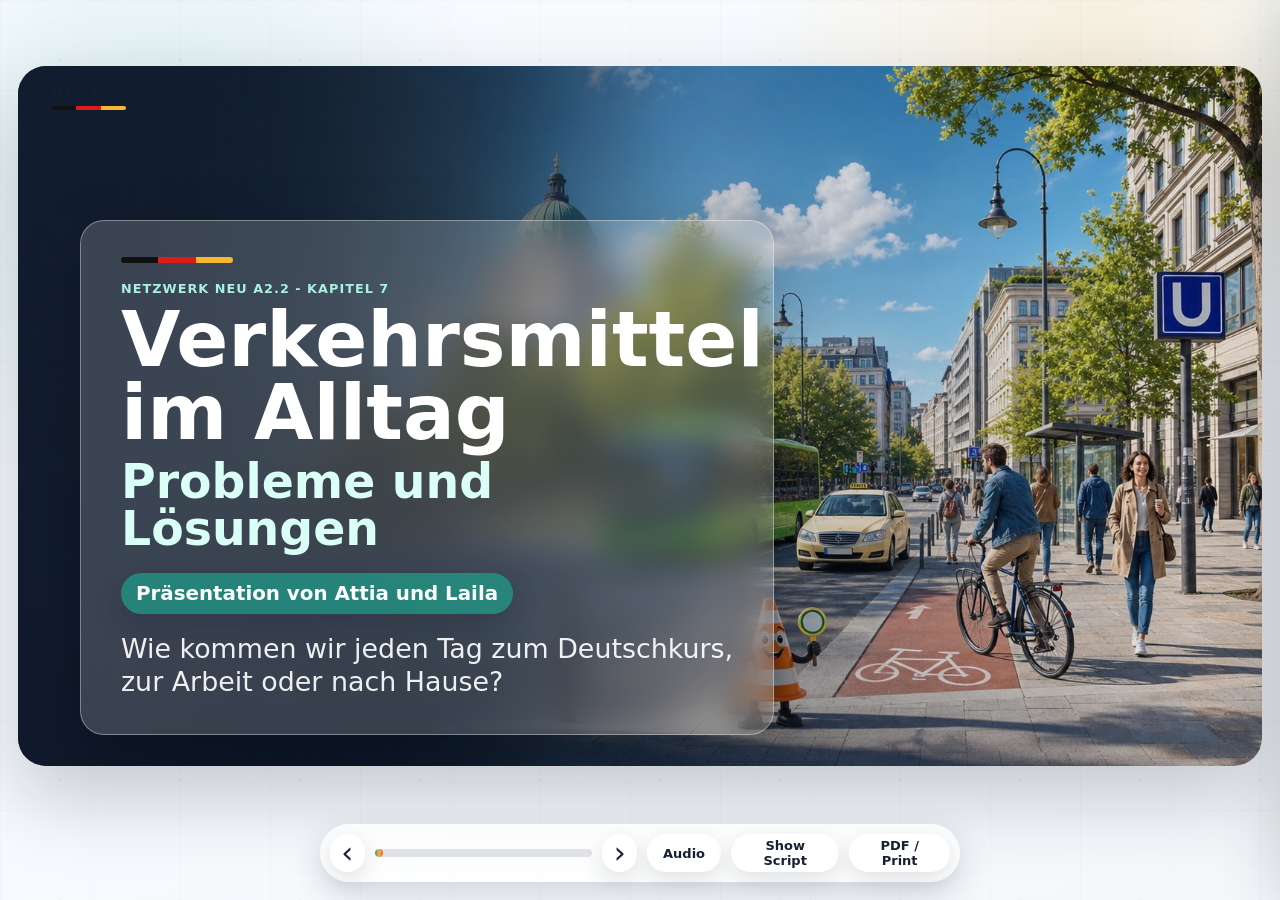
==== commit a0a057b2: "Fix presenter name to Laila" ====
--- a/index.html
+++ b/index.html
@@ -99,7 +99,7 @@
           <p class="eyebrow">Netzwerk neu A2.2 - Kapitel 7</p>
           <h1>Verkehrsmittel im Alltag</h1>
           <h2>Probleme und Lösungen</h2>
-          <p class="presenters">Präsentation von Attia und Lili</p>
+          <p class="presenters">Präsentation von Attia und Laila</p>
           <p class="lead">Wie kommen wir jeden Tag zum Deutschkurs, zur Arbeit oder nach Hause?</p>
         </div>
       </section>
@@ -520,7 +520,7 @@
         <div class="final-card glass">
           <div class="flag-accent"><span></span><span></span><span></span></div>
           <h2>Danke fürs Zuhören!</h2>
-          <p class="presenters">Präsentation von Attia und Lili</p>
+          <p class="presenters">Präsentation von Attia und Laila</p>
           <p>Jedes Verkehrsmittel hat Vorteile und Nachteile.</p>
           <p>Wichtig ist: sichere, günstige und umweltfreundliche Lösungen.</p>
           <h3>Habt ihr noch Fragen?</h3>
@@ -532,6 +532,16 @@
   <aside class="script-drawer" id="scriptDrawer" aria-hidden="true">
     <div class="script-header">
       <h2>Sprecher-Skript</h2>
+      <div class="script-audio-controls" aria-label="Skript-Audio-Steuerung">
+        <button class="drawer-audio-button" id="drawerAudioBtn" type="button" aria-pressed="false">Play full script</button>
+        <label for="audioSpeed">Speed</label>
+        <select id="audioSpeed" aria-label="Audio speed">
+          <option value="0.85">0.85x</option>
+          <option value="1" selected>1x</option>
+          <option value="1.15">1.15x</option>
+          <option value="1.3">1.3x</option>
+        </select>
+      </div>
       <button id="closeScript" type="button" aria-label="Skript schliessen">×</button>
     </div>
     <div class="script-content">
@@ -566,6 +576,6 @@
     <article><h3>Folie 12 · Abschluss</h3><p><strong>Laila:</strong> Jedes Verkehrsmittel hat Vorteile und Nachteile.</p><p><strong>Attia:</strong> Wichtig ist: sichere, günstige und umweltfreundliche Lösungen. Danke fürs Zuhören! Habt ihr noch Fragen?</p></article>
   </section>
 
-  <script src="script.js?v=audio-20260707"></script>
+  <script src="script.js?v=audio-drawer-20260707"></script>
 </body>
 </html>
--- a/style.css
+++ b/style.css
@@ -963,7 +963,8 @@
   display: flex;
   justify-content: space-between;
   align-items: center;
-  padding: 24px;
+  gap: 14px;
+  padding: 20px 24px;
   border-bottom: 1px solid rgba(23, 32, 51, 0.1);
 }
 
@@ -972,9 +973,45 @@
   font-size: 28px;
 }
 
-.script-header button {
+.script-audio-controls {
+  display: flex;
+  align-items: center;
+  gap: 8px;
+  margin-left: auto;
+}
+
+.script-audio-controls label {
+  color: rgba(23, 32, 51, 0.66);
+  font-size: 12px;
+  font-weight: 900;
+  text-transform: uppercase;
+}
+
+.drawer-audio-button,
+.script-audio-controls select {
+  min-height: 34px;
+  border: 0;
+  border-radius: 999px;
+  color: var(--navy);
+  background: var(--solution-light);
+  box-shadow: 0 8px 22px rgba(15, 23, 42, 0.08);
+  font-size: 12px;
+  font-weight: 900;
+}
+
+.drawer-audio-button {
+  padding: 0 13px;
+  cursor: pointer;
+}
+
+.script-audio-controls select {
+  padding: 0 8px;
+}
+
+.script-header > button {
   width: 38px;
   height: 38px;
+  flex: 0 0 38px;
   border: 0;
   border-radius: 50%;
   background: var(--navy);
@@ -1001,7 +1038,23 @@
 
 .script-content p {
   margin: 0 0 8px;
+  padding: 8px 10px;
+  border-radius: 12px;
   line-height: 1.42;
+  cursor: pointer;
+  transition: background 160ms ease, box-shadow 160ms ease, transform 160ms ease;
+}
+
+.script-content p:hover,
+.script-content p:focus-visible {
+  outline: none;
+  background: var(--solution-light);
+}
+
+.script-content p.audio-active {
+  background: linear-gradient(135deg, var(--solution-light), #fff);
+  box-shadow: inset 4px 0 0 var(--solution), 0 8px 20px rgba(15, 23, 42, 0.08);
+  transform: translateX(-2px);
 }
 
 .print-script {
@@ -1185,6 +1238,36 @@
 
   .print-button {
     display: none;
+  }
+
+  .script-drawer {
+    width: 100vw;
+  }
+
+  .script-header {
+    align-items: flex-start;
+    flex-wrap: wrap;
+    gap: 10px;
+    padding: 16px;
+  }
+
+  .script-header h2 {
+    font-size: 22px;
+  }
+
+  .script-audio-controls {
+    order: 3;
+    width: 100%;
+    margin-left: 0;
+  }
+
+  .drawer-audio-button {
+    flex: 1;
+  }
+
+  .script-content {
+    height: calc(100dvh - 118px);
+    padding: 14px 16px 34px;
   }
 
   .hero-scene {
